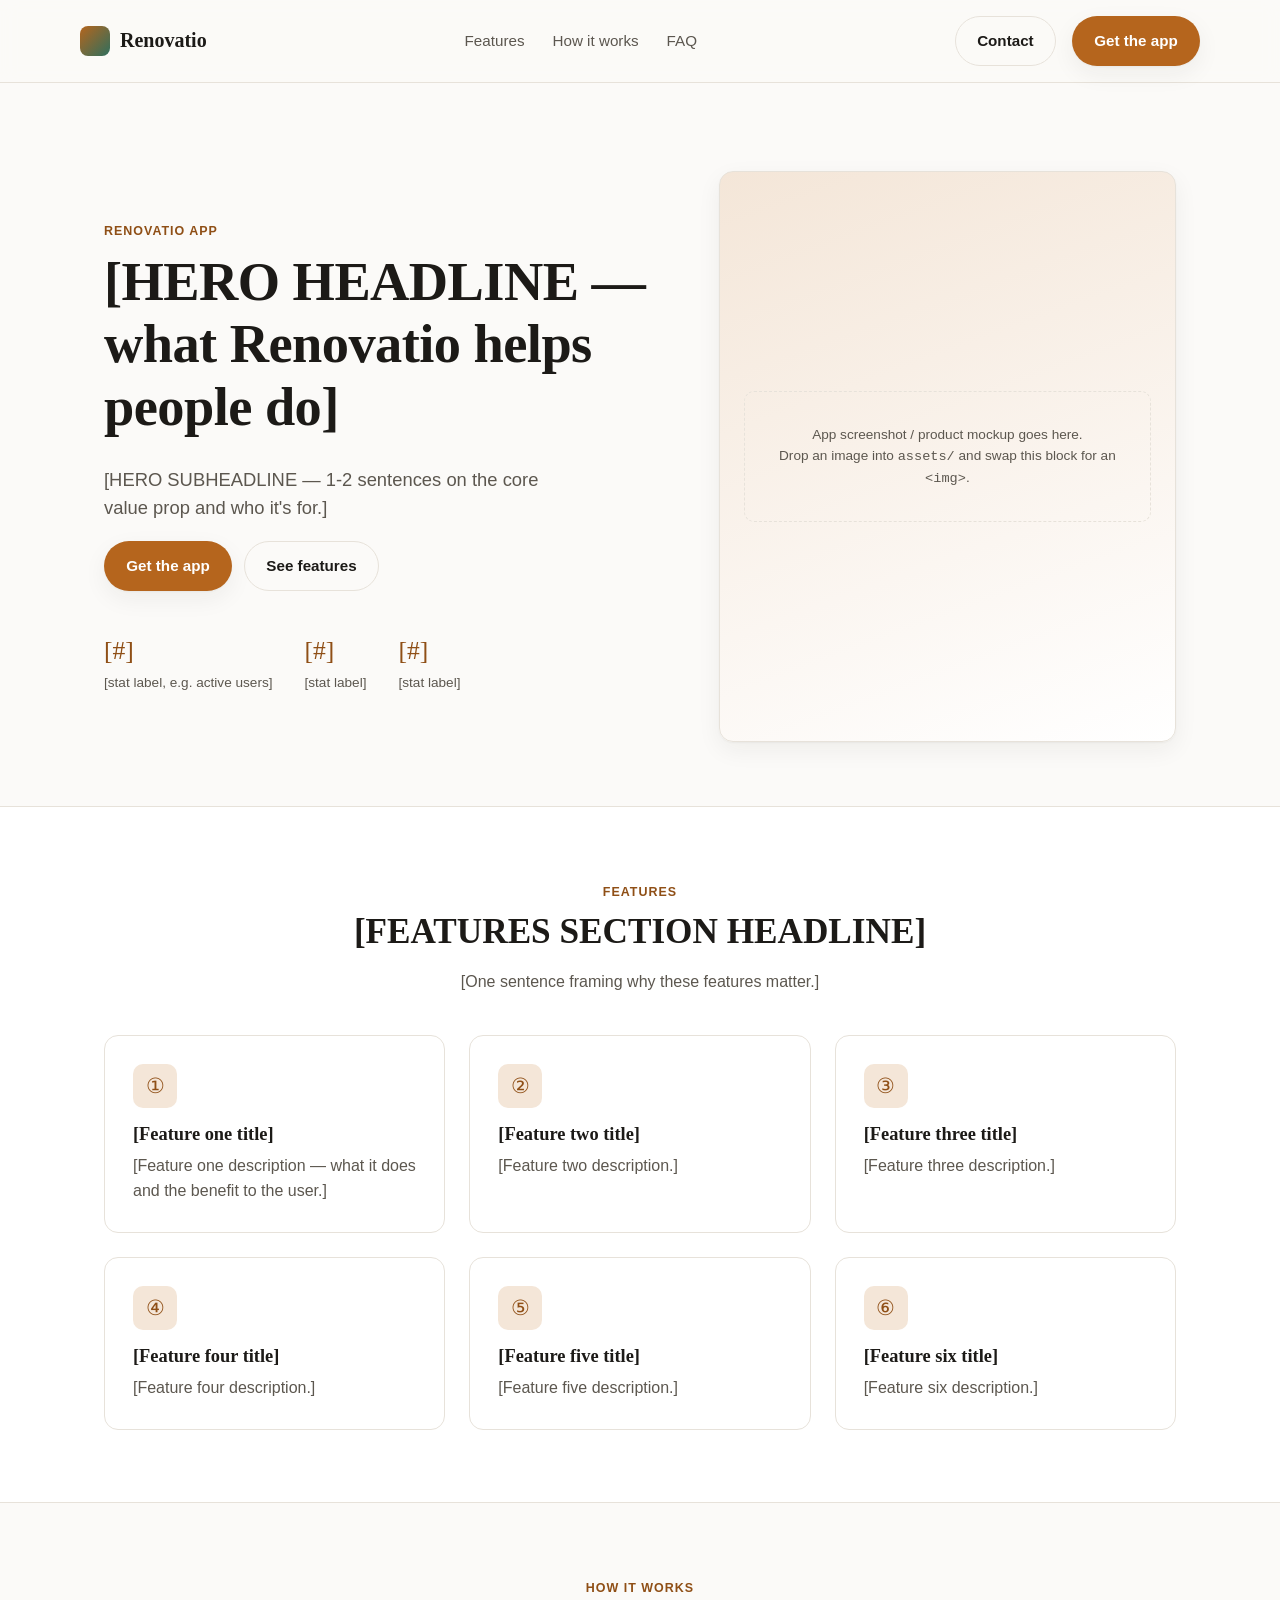
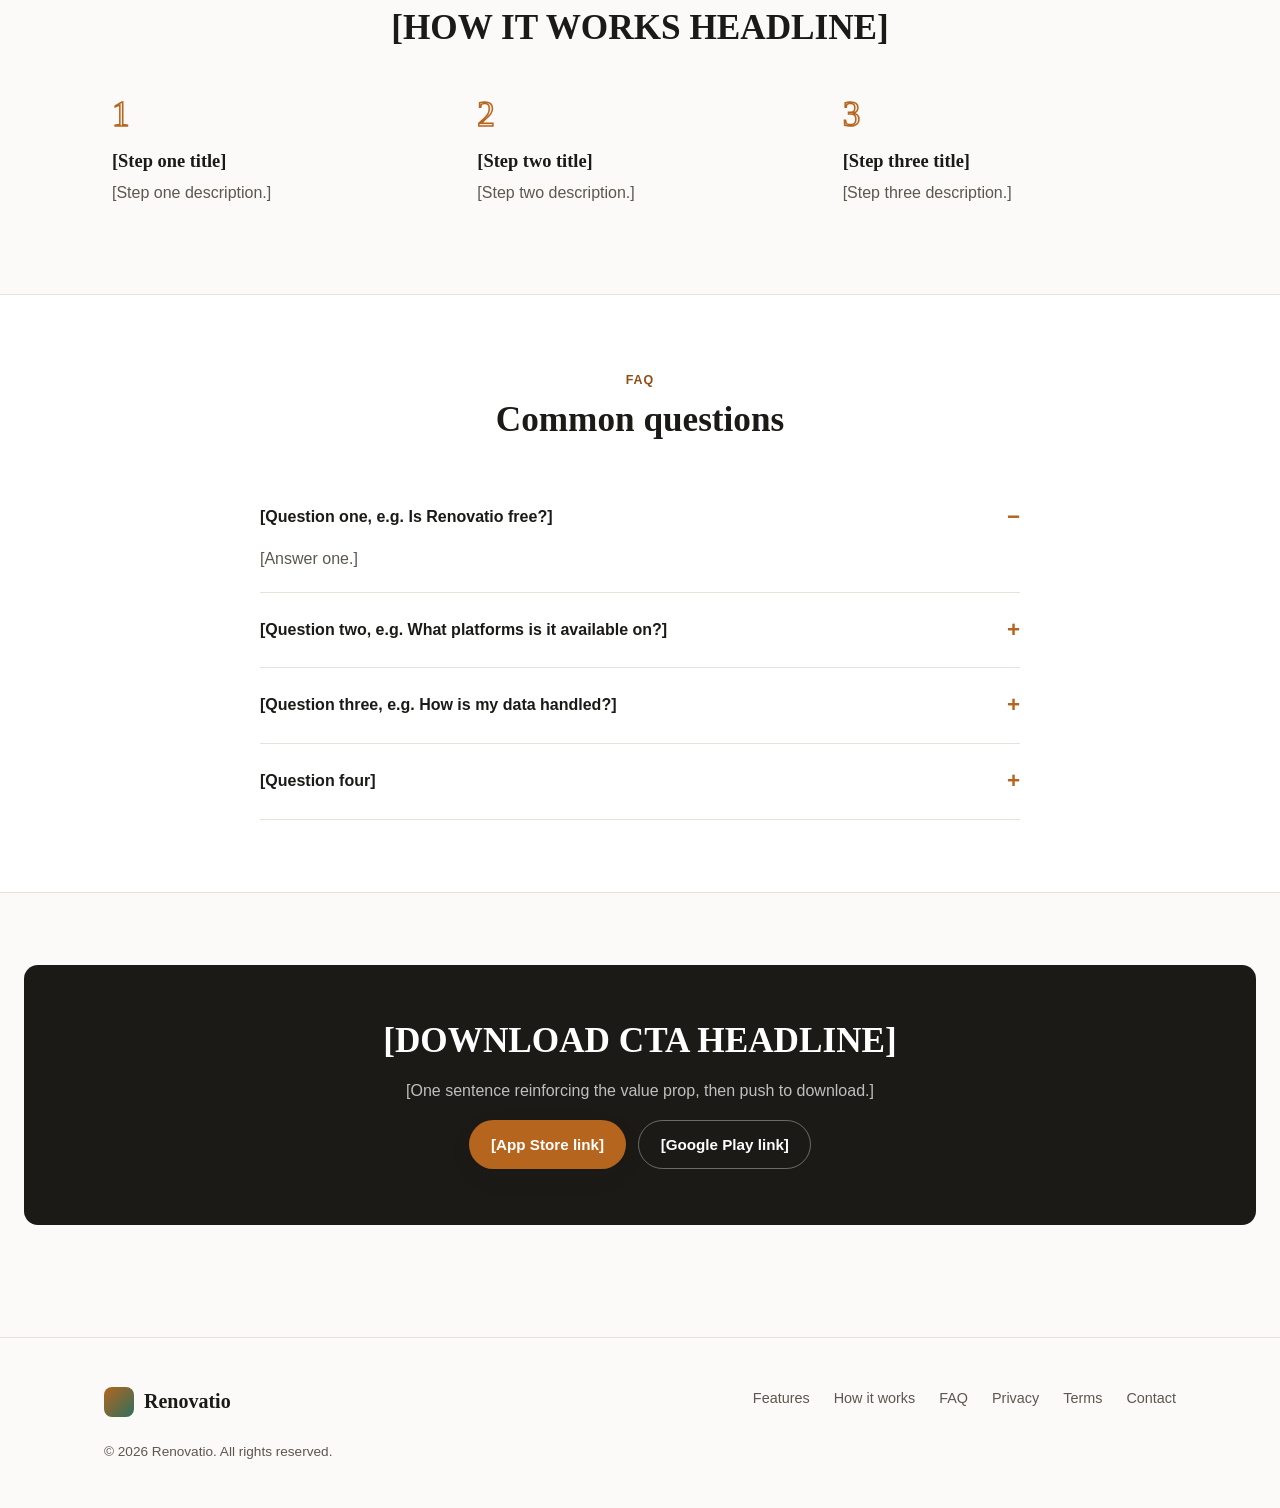
==== index.html @ de8f042d "Scaffold Renovatio marketing site (light static HTML/CSS/JS) Landing page, privacy/terms stubs, and " ====
<!doctype html>
<html lang="en">
<head>
  <meta charset="utf-8" />
  <meta name="viewport" content="width=device-width, initial-scale=1" />
  <title>Renovatio — [ONE-LINE TAGLINE HERE]</title>
  <meta name="description" content="[SHORT SEO DESCRIPTION OF THE RENOVATIO APP HERE — 1-2 sentences.]" />
  <link rel="icon" href="data:image/svg+xml,<svg xmlns=%22http://www.w3.org/2000/svg%22 viewBox=%220 0 100 100%22><rect width=%22100%22 height=%22100%22 rx=%2222%22 fill=%22%23b5651d%22/></svg>" />
  <link rel="stylesheet" href="css/styles.css" />
</head>
<body>

  <header class="site-header">
    <div class="container nav">
      <a class="brand" href="/">
        <span class="brand-mark" aria-hidden="true"></span>
        Renovatio
      </a>

      <nav>
        <ul class="nav-links">
          <li><a href="#features">Features</a></li>
          <li><a href="#how-it-works">How it works</a></li>
          <li><a href="#faq">FAQ</a></li>
        </ul>
      </nav>

      <div class="nav-cta">
        <a class="btn btn-ghost" href="mailto:hello@renovatio.app">Contact</a>
        <a class="btn btn-primary" href="#download">Get the app</a>
        <button class="nav-toggle" aria-label="Toggle menu" aria-expanded="false">☰</button>
      </div>
    </div>
  </header>

  <main>

    <!-- ============ HERO ============ -->
    <section class="hero">
      <div class="container hero-grid">
        <div class="hero-copy">
          <span class="eyebrow">Renovatio App</span>
          <h1>[HERO HEADLINE — what Renovatio helps people do]</h1>
          <p class="lead">
            [HERO SUBHEADLINE — 1-2 sentences on the core value prop and who it's for.]
          </p>
          <div class="btn-row">
            <a class="btn btn-primary" href="#download">Get the app</a>
            <a class="btn btn-ghost" href="#features">See features</a>
          </div>

          <div class="hero-stats">
            <div>
              <span class="stat-num">[#]</span>
              <span class="stat-label">[stat label, e.g. active users]</span>
            </div>
            <div>
              <span class="stat-num">[#]</span>
              <span class="stat-label">[stat label]</span>
            </div>
            <div>
              <span class="stat-num">[#]</span>
              <span class="stat-label">[stat label]</span>
            </div>
          </div>
        </div>

        <div class="hero-art">
          <div class="placeholder-label">
            App screenshot / product mockup goes here.<br />
            Drop an image into <code>assets/</code> and swap this block for an <code>&lt;img&gt;</code>.
          </div>
        </div>
      </div>
    </section>

    <!-- ============ LOGOS / TRUST (optional, delete if not applicable) ============ -->
    <!--
    <section class="logos">
      <div class="container">
        <p class="eyebrow" style="text-align:center;">As featured in / trusted by</p>
      </div>
    </section>
    -->

    <!-- ============ FEATURES ============ -->
    <section id="features" class="band">
      <div class="container">
        <div class="section-head center">
          <span class="eyebrow">Features</span>
          <h2>[FEATURES SECTION HEADLINE]</h2>
          <p>[One sentence framing why these features matter.]</p>
        </div>

        <div class="feature-grid">
          <div class="feature-card">
            <div class="feature-icon">①</div>
            <h3>[Feature one title]</h3>
            <p>[Feature one description — what it does and the benefit to the user.]</p>
          </div>
          <div class="feature-card">
            <div class="feature-icon">②</div>
            <h3>[Feature two title]</h3>
            <p>[Feature two description.]</p>
          </div>
          <div class="feature-card">
            <div class="feature-icon">③</div>
            <h3>[Feature three title]</h3>
            <p>[Feature three description.]</p>
          </div>
          <div class="feature-card">
            <div class="feature-icon">④</div>
            <h3>[Feature four title]</h3>
            <p>[Feature four description.]</p>
          </div>
          <div class="feature-card">
            <div class="feature-icon">⑤</div>
            <h3>[Feature five title]</h3>
            <p>[Feature five description.]</p>
          </div>
          <div class="feature-card">
            <div class="feature-icon">⑥</div>
            <h3>[Feature six title]</h3>
            <p>[Feature six description.]</p>
          </div>
        </div>
      </div>
    </section>

    <!-- ============ HOW IT WORKS ============ -->
    <section id="how-it-works">
      <div class="container">
        <div class="section-head center">
          <span class="eyebrow">How it works</span>
          <h2>[HOW IT WORKS HEADLINE]</h2>
        </div>

        <div class="steps">
          <div class="step">
            <span class="step-num">1</span>
            <h3>[Step one title]</h3>
            <p>[Step one description.]</p>
          </div>
          <div class="step">
            <span class="step-num">2</span>
            <h3>[Step two title]</h3>
            <p>[Step two description.]</p>
          </div>
          <div class="step">
            <span class="step-num">3</span>
            <h3>[Step three title]</h3>
            <p>[Step three description.]</p>
          </div>
        </div>
      </div>
    </section>

    <!-- ============ FAQ ============ -->
    <section id="faq" class="band">
      <div class="container">
        <div class="section-head center">
          <span class="eyebrow">FAQ</span>
          <h2>Common questions</h2>
        </div>

        <div class="faq-list">
          <details class="faq-item" open>
            <summary>[Question one, e.g. Is Renovatio free?]</summary>
            <p>[Answer one.]</p>
          </details>
          <details class="faq-item">
            <summary>[Question two, e.g. What platforms is it available on?]</summary>
            <p>[Answer two.]</p>
          </details>
          <details class="faq-item">
            <summary>[Question three, e.g. How is my data handled?]</summary>
            <p>[Answer three — link to <a href="privacy.html">Privacy Policy</a> if relevant.]</p>
          </details>
          <details class="faq-item">
            <summary>[Question four]</summary>
            <p>[Answer four.]</p>
          </details>
        </div>
      </div>
    </section>

    <!-- ============ DOWNLOAD CTA ============ -->
    <section id="download">
      <div class="cta-band">
        <div class="container" style="padding:0;">
          <h2>[DOWNLOAD CTA HEADLINE]</h2>
          <p>[One sentence reinforcing the value prop, then push to download.]</p>
          <div class="btn-row">
            <a class="btn btn-primary" href="#" aria-disabled="true">[App Store link]</a>
            <a class="btn btn-ghost" href="#" aria-disabled="true">[Google Play link]</a>
          </div>
        </div>
      </div>
    </section>

  </main>

  <footer class="site-footer">
    <div class="container">
      <div class="footer-grid">
        <a class="brand" href="/">
          <span class="brand-mark" aria-hidden="true"></span>
          Renovatio
        </a>
        <ul class="footer-links">
          <li><a href="#features">Features</a></li>
          <li><a href="#how-it-works">How it works</a></li>
          <li><a href="#faq">FAQ</a></li>
          <li><a href="privacy.html">Privacy</a></li>
          <li><a href="terms.html">Terms</a></li>
          <li><a href="mailto:hello@renovatio.app">Contact</a></li>
        </ul>
      </div>
      <p class="footer-meta">&copy; <span id="year"></span> Renovatio. All rights reserved.</p>
    </div>
  </footer>

  <script src="js/main.js"></script>
  <script>document.getElementById("year").textContent = new Date().getFullYear();</script>
</body>
</html>
---- css/styles.css ----
/* ==========================================================================
   Renovatio — design tokens & base styles
   Light, simple, no build step. Edit the :root tokens to reskin the site.
   ========================================================================== */

:root {
  /* Color */
  --color-bg: #fbfaf8;
  --color-surface: #ffffff;
  --color-ink: #1c1a17;
  --color-ink-muted: #5c574f;
  --color-border: #e7e2da;
  --color-brand: #b5651d;       /* Renovatio terracotta */
  --color-brand-dark: #8f4f16;
  --color-brand-tint: #f4e6d8;
  --color-accent: #2f6f5e;      /* muted green, secondary accent */

  /* Type */
  --font-sans: -apple-system, BlinkMacSystemFont, "Segoe UI", Roboto, Helvetica, Arial, sans-serif;
  --font-serif: Georgia, "Iowan Old Style", "Palatino Linotype", serif;

  /* Layout */
  --max-width: 1120px;
  --radius: 14px;
  --shadow: 0 1px 2px rgba(28, 26, 23, 0.04), 0 8px 24px rgba(28, 26, 23, 0.06);
}

* { box-sizing: border-box; }

html { scroll-behavior: smooth; }

body {
  margin: 0;
  font-family: var(--font-sans);
  color: var(--color-ink);
  background: var(--color-bg);
  line-height: 1.55;
  -webkit-font-smoothing: antialiased;
}

img { max-width: 100%; display: block; }

a { color: inherit; }

h1, h2, h3 { font-family: var(--font-serif); line-height: 1.15; margin: 0 0 0.5em; }

h1 { font-size: clamp(2.2rem, 4.5vw, 3.4rem); letter-spacing: -0.01em; }
h2 { font-size: clamp(1.6rem, 3vw, 2.2rem); }
h3 { font-size: 1.15rem; }

p { margin: 0 0 1em; color: var(--color-ink-muted); }

.container {
  max-width: var(--max-width);
  margin: 0 auto;
  padding: 0 24px;
}

.eyebrow {
  display: inline-block;
  font-size: 0.78rem;
  font-weight: 600;
  letter-spacing: 0.08em;
  text-transform: uppercase;
  color: var(--color-brand-dark);
  margin-bottom: 0.75em;
}

/* Buttons */
.btn {
  display: inline-flex;
  align-items: center;
  gap: 0.5em;
  padding: 0.8em 1.4em;
  border-radius: 999px;
  font-weight: 600;
  font-size: 0.95rem;
  text-decoration: none;
  border: 1px solid transparent;
  cursor: pointer;
  transition: transform 0.15s ease, box-shadow 0.15s ease, background 0.15s ease;
}
.btn:hover { transform: translateY(-1px); }

.btn-primary {
  background: var(--color-brand);
  color: #fff;
  box-shadow: var(--shadow);
}
.btn-primary:hover { background: var(--color-brand-dark); }

.btn-ghost {
  background: transparent;
  color: var(--color-ink);
  border-color: var(--color-border);
}
.btn-ghost:hover { border-color: var(--color-ink); }

.btn-row { display: flex; flex-wrap: wrap; gap: 12px; }

/* Header / nav */
.site-header {
  position: sticky;
  top: 0;
  z-index: 50;
  background: rgba(251, 250, 248, 0.9);
  backdrop-filter: saturate(180%) blur(8px);
  border-bottom: 1px solid var(--color-border);
}

.nav {
  display: flex;
  align-items: center;
  justify-content: space-between;
  padding: 16px 0;
}

.brand {
  display: flex;
  align-items: center;
  gap: 0.5em;
  font-family: var(--font-serif);
  font-size: 1.25rem;
  font-weight: 700;
  text-decoration: none;
  color: var(--color-ink);
}

.brand-mark {
  width: 30px;
  height: 30px;
  border-radius: 8px;
  background: linear-gradient(135deg, var(--color-brand), var(--color-accent));
  flex-shrink: 0;
}

.nav-links {
  display: flex;
  align-items: center;
  gap: 28px;
  list-style: none;
  margin: 0;
  padding: 0;
}

.nav-links a {
  text-decoration: none;
  font-size: 0.95rem;
  font-weight: 500;
  color: var(--color-ink-muted);
}
.nav-links a:hover { color: var(--color-ink); }

.nav-cta { display: flex; align-items: center; gap: 16px; }

.nav-toggle {
  display: none;
  background: none;
  border: 1px solid var(--color-border);
  border-radius: 8px;
  padding: 8px 10px;
  cursor: pointer;
}

/* Hero */
.hero {
  padding: 88px 0 64px;
}

.hero-grid {
  display: grid;
  grid-template-columns: 1.1fr 0.9fr;
  gap: 56px;
  align-items: center;
}

.hero-copy p.lead {
  font-size: 1.15rem;
  max-width: 46ch;
}

.hero-art {
  border-radius: var(--radius);
  background: linear-gradient(160deg, var(--color-brand-tint), var(--color-surface));
  border: 1px solid var(--color-border);
  aspect-ratio: 4 / 5;
  display: flex;
  align-items: center;
  justify-content: center;
  box-shadow: var(--shadow);
  padding: 24px;
  text-align: center;
}

.hero-art .placeholder-label {
  font-size: 0.85rem;
  color: var(--color-ink-muted);
  border: 1px dashed var(--color-border);
  border-radius: 10px;
  padding: 32px 20px;
}

.hero-stats {
  display: flex;
  gap: 32px;
  margin-top: 40px;
  flex-wrap: wrap;
}

.hero-stats .stat-num {
  font-family: var(--font-serif);
  font-size: 1.6rem;
  color: var(--color-brand-dark);
  display: block;
}
.hero-stats .stat-label {
  font-size: 0.85rem;
  color: var(--color-ink-muted);
}

/* Sections */
section { padding: 72px 0; }

.section-head {
  max-width: 640px;
  margin: 0 0 40px;
}

.section-head.center { margin-left: auto; margin-right: auto; text-align: center; }

/* Feature grid */
.feature-grid {
  display: grid;
  grid-template-columns: repeat(3, 1fr);
  gap: 24px;
}

.feature-card {
  background: var(--color-surface);
  border: 1px solid var(--color-border);
  border-radius: var(--radius);
  padding: 28px;
}

.feature-icon {
  width: 44px;
  height: 44px;
  border-radius: 10px;
  background: var(--color-brand-tint);
  color: var(--color-brand-dark);
  display: flex;
  align-items: center;
  justify-content: center;
  font-size: 1.3rem;
  margin-bottom: 16px;
}

.feature-card p { margin-bottom: 0; }

/* How it works */
.steps {
  display: grid;
  grid-template-columns: repeat(3, 1fr);
  gap: 24px;
  counter-reset: step;
}

.step {
  position: relative;
  padding-left: 8px;
}

.step-num {
  font-family: var(--font-serif);
  font-size: 2.2rem;
  color: var(--color-brand-tint);
  -webkit-text-stroke: 1.5px var(--color-brand);
  display: block;
  margin-bottom: 8px;
}

/* Alternating band */
.band {
  background: var(--color-surface);
  border-top: 1px solid var(--color-border);
  border-bottom: 1px solid var(--color-border);
}

/* FAQ */
.faq-list { max-width: 760px; margin: 0 auto; }

.faq-item {
  border-bottom: 1px solid var(--color-border);
  padding: 20px 0;
}

.faq-item summary {
  cursor: pointer;
  font-weight: 600;
  list-style: none;
  display: flex;
  justify-content: space-between;
  align-items: center;
}
.faq-item summary::-webkit-details-marker { display: none; }
.faq-item summary::after {
  content: "+";
  font-size: 1.4rem;
  color: var(--color-brand);
  margin-left: 16px;
}
.faq-item[open] summary::after { content: "\2212"; }
.faq-item p { margin-top: 12px; margin-bottom: 0; }

/* CTA band */
.cta-band {
  background: var(--color-ink);
  color: #fff;
  border-radius: var(--radius);
  padding: 56px;
  text-align: center;
  margin: 0 24px;
}
.cta-band h2, .cta-band p { color: #fff; }
.cta-band p { color: rgba(255,255,255,0.72); }
.cta-band .btn-row { justify-content: center; }
.cta-band .btn-ghost { border-color: rgba(255,255,255,0.35); color: #fff; }

/* Footer */
.site-footer {
  border-top: 1px solid var(--color-border);
  padding: 48px 0 32px;
  margin-top: 40px;
}

.footer-grid {
  display: flex;
  justify-content: space-between;
  gap: 24px;
  flex-wrap: wrap;
}

.footer-links {
  display: flex;
  gap: 24px;
  list-style: none;
  margin: 0;
  padding: 0;
  flex-wrap: wrap;
}
.footer-links a { text-decoration: none; color: var(--color-ink-muted); font-size: 0.9rem; }
.footer-links a:hover { color: var(--color-ink); }

.footer-meta {
  margin-top: 24px;
  font-size: 0.85rem;
  color: var(--color-ink-muted);
}

/* Simple content pages (privacy/terms) */
.doc {
  max-width: 720px;
  margin: 0 auto;
  padding: 64px 24px 96px;
}
.doc h2 { margin-top: 1.6em; }
.doc p, .doc li { color: var(--color-ink-muted); }

/* Placeholder callouts — remove once real content/screens are in */
.todo {
  background: #fff7e6;
  border: 1px dashed #d9a441;
  border-radius: 10px;
  padding: 12px 16px;
  font-size: 0.85rem;
  color: #6b4e0f;
  margin-bottom: 16px;
}

/* Responsive */
@media (max-width: 860px) {
  .nav-links, .nav-cta .btn-ghost { display: none; }
  .nav-toggle { display: inline-flex; }
  .hero-grid { grid-template-columns: 1fr; }
  .hero-art { aspect-ratio: 16 / 10; order: -1; }
  .feature-grid, .steps { grid-template-columns: 1fr; }
  .cta-band { margin: 0; border-radius: 0; padding: 48px 24px; }

  .nav-links.nav-links-open {
    display: flex;
    flex-direction: column;
    align-items: flex-start;
    gap: 16px;
    position: absolute;
    top: 100%;
    left: 0;
    right: 0;
    background: var(--color-bg);
    border-bottom: 1px solid var(--color-border);
    padding: 20px 24px;
  }
}
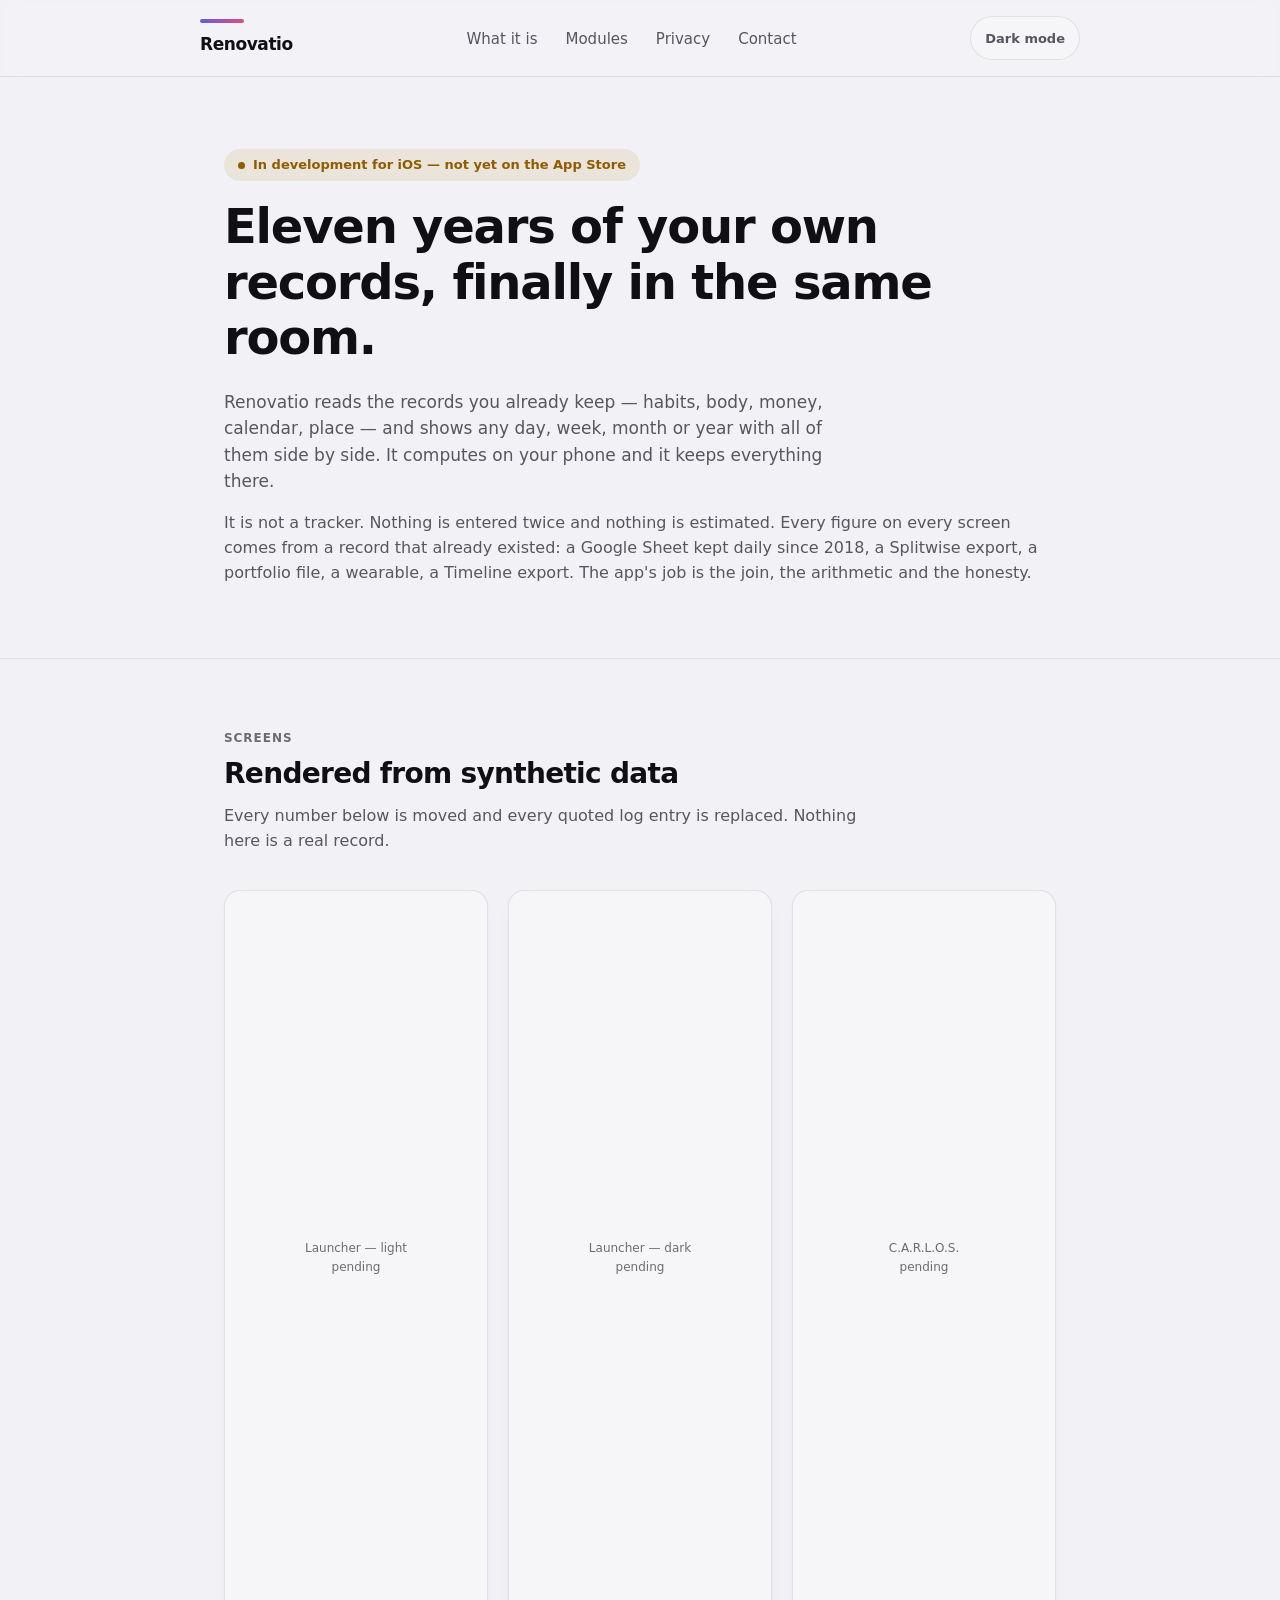
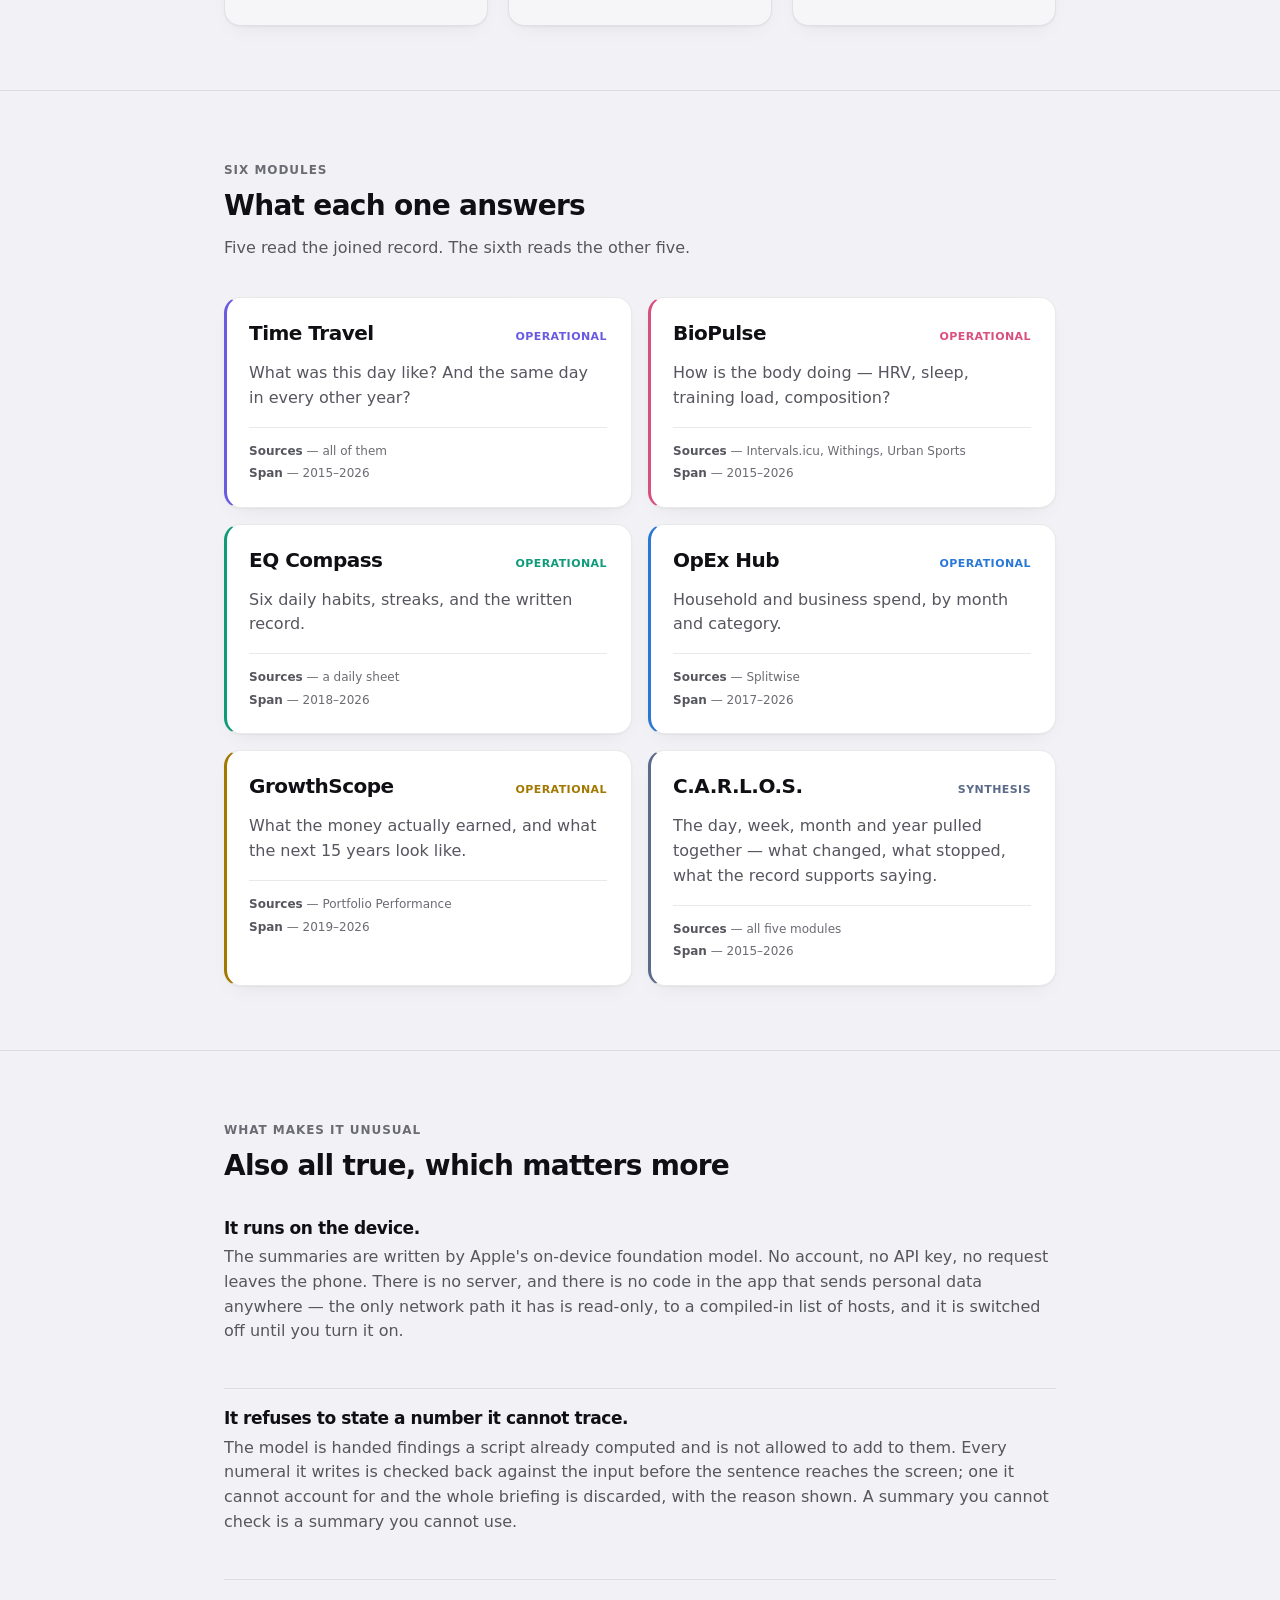
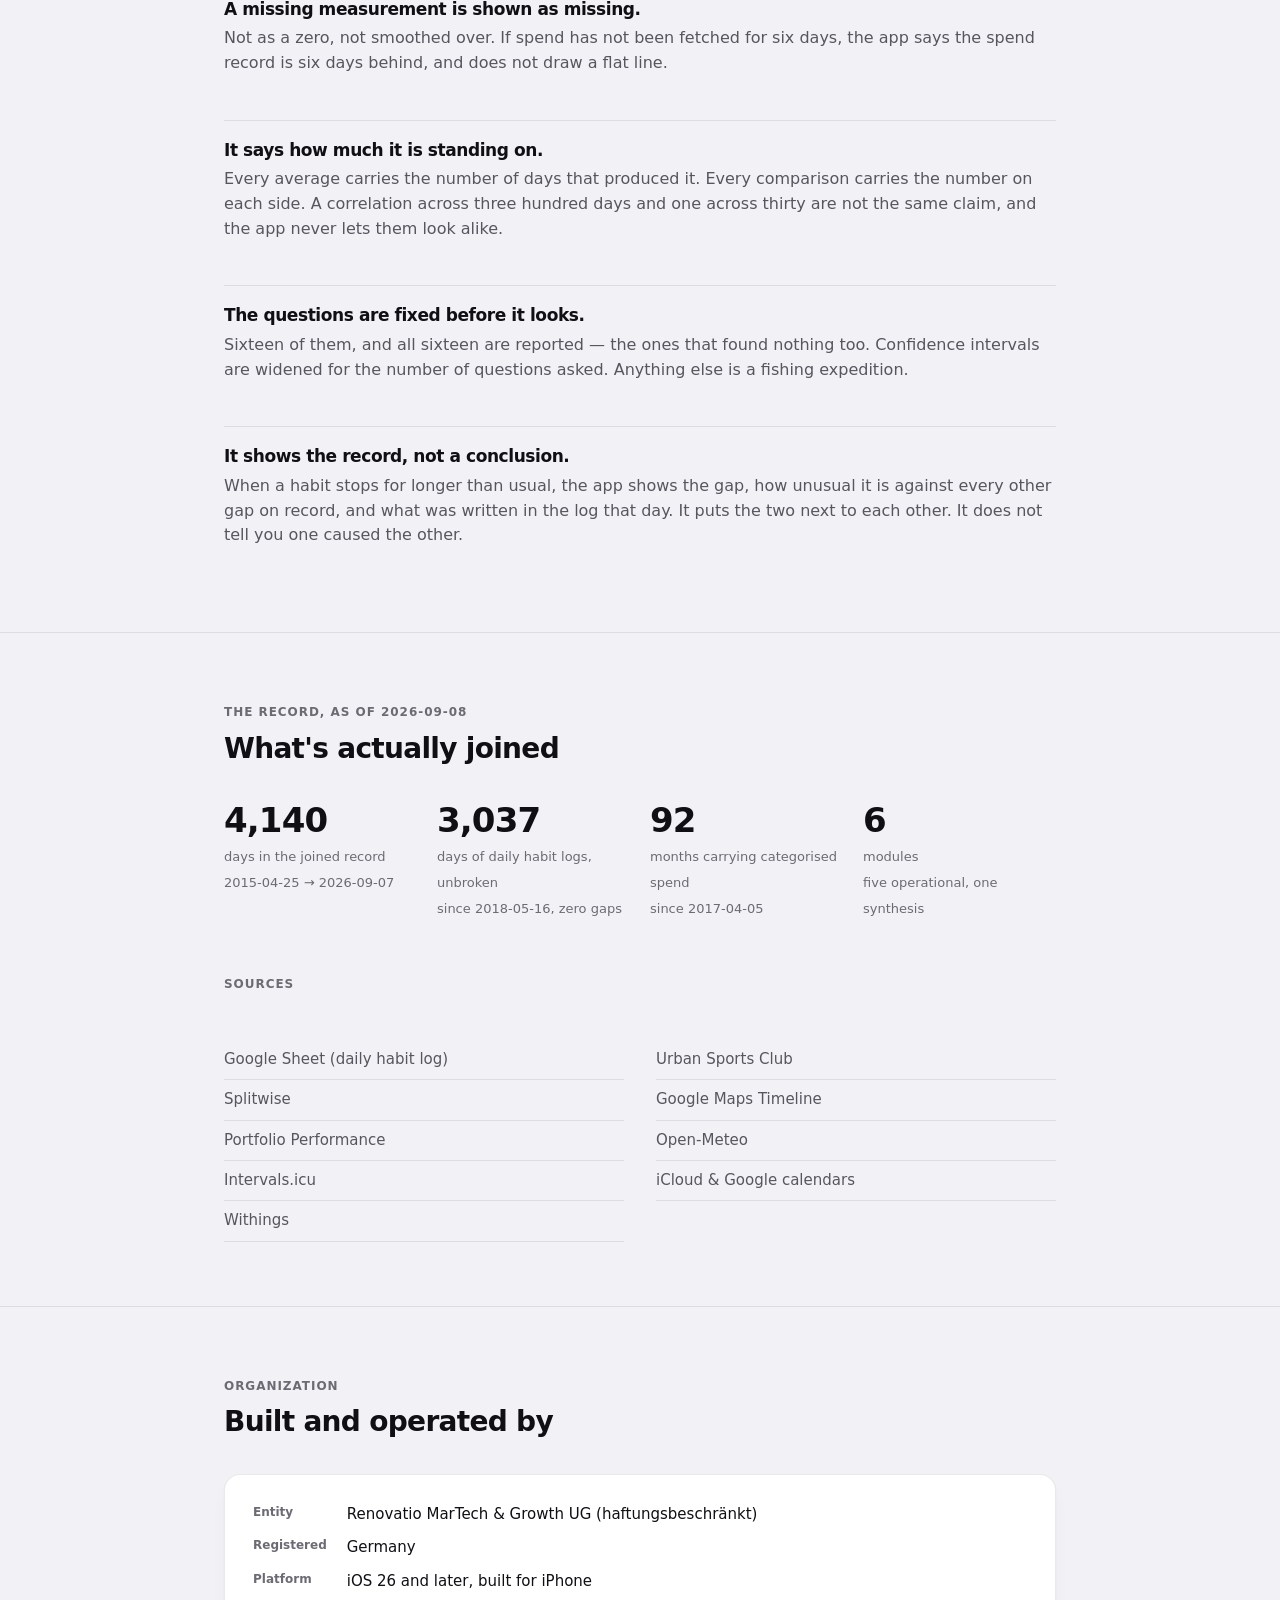
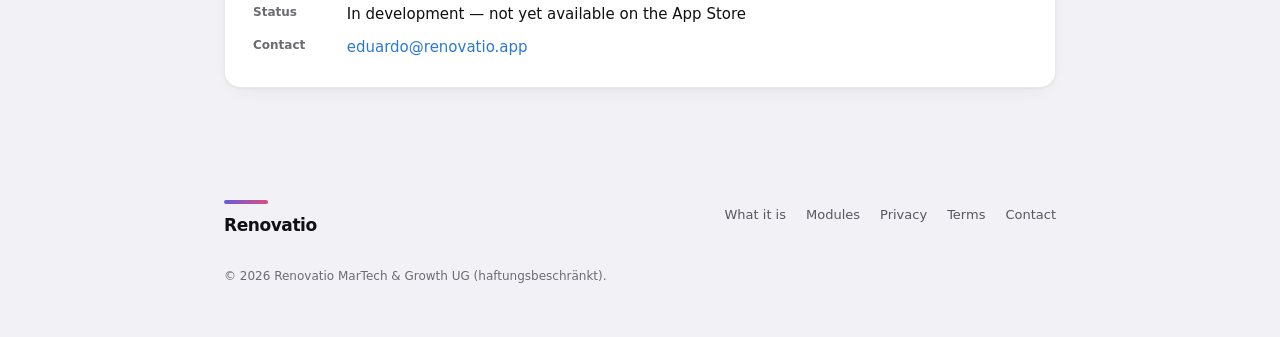
==== commit 7a3f3199: "Rebuild site with real Renovatio content, brand system, and privacy stance Replaces the earlier gene" ====
--- a/index.html
+++ b/index.html
@@ -3,31 +3,30 @@
 <head>
   <meta charset="utf-8" />
   <meta name="viewport" content="width=device-width, initial-scale=1" />
-  <title>Renovatio — [ONE-LINE TAGLINE HERE]</title>
-  <meta name="description" content="[SHORT SEO DESCRIPTION OF THE RENOVATIO APP HERE — 1-2 sentences.]" />
-  <link rel="icon" href="data:image/svg+xml,<svg xmlns=%22http://www.w3.org/2000/svg%22 viewBox=%220 0 100 100%22><rect width=%22100%22 height=%22100%22 rx=%2222%22 fill=%22%23b5651d%22/></svg>" />
+  <title>Renovatio — a personal analytics app for iOS</title>
+  <meta name="description" content="Renovatio reads the records you already keep — habits, body, money, calendar, place — and shows any day, week, month or year with all of them side by side. It computes on your phone and keeps everything there. In development for iOS." />
   <link rel="stylesheet" href="css/styles.css" />
 </head>
 <body>
 
   <header class="site-header">
     <div class="container nav">
-      <a class="brand" href="/">
-        <span class="brand-mark" aria-hidden="true"></span>
-        Renovatio
+      <a class="wordmark" href="/">
+        <span class="rule" aria-hidden="true"></span>
+        <span class="name">Renovatio</span>
       </a>
 
       <nav>
         <ul class="nav-links">
-          <li><a href="#features">Features</a></li>
-          <li><a href="#how-it-works">How it works</a></li>
-          <li><a href="#faq">FAQ</a></li>
+          <li><a href="#what-it-is">What it is</a></li>
+          <li><a href="#modules">Modules</a></li>
+          <li><a href="privacy.html">Privacy</a></li>
+          <li><a href="#contact">Contact</a></li>
         </ul>
       </nav>
 
-      <div class="nav-cta">
-        <a class="btn btn-ghost" href="mailto:hello@renovatio.app">Contact</a>
-        <a class="btn btn-primary" href="#download">Get the app</a>
+      <div class="nav-right">
+        <button class="theme-toggle" type="button">Dark mode</button>
         <button class="nav-toggle" aria-label="Toggle menu" aria-expanded="false">☰</button>
       </div>
     </div>
@@ -37,163 +36,253 @@
 
     <!-- ============ HERO ============ -->
     <section class="hero">
-      <div class="container hero-grid">
-        <div class="hero-copy">
-          <span class="eyebrow">Renovatio App</span>
-          <h1>[HERO HEADLINE — what Renovatio helps people do]</h1>
-          <p class="lead">
-            [HERO SUBHEADLINE — 1-2 sentences on the core value prop and who it's for.]
-          </p>
-          <div class="btn-row">
-            <a class="btn btn-primary" href="#download">Get the app</a>
-            <a class="btn btn-ghost" href="#features">See features</a>
-          </div>
-
-          <div class="hero-stats">
-            <div>
-              <span class="stat-num">[#]</span>
-              <span class="stat-label">[stat label, e.g. active users]</span>
-            </div>
-            <div>
-              <span class="stat-num">[#]</span>
-              <span class="stat-label">[stat label]</span>
-            </div>
-            <div>
-              <span class="stat-num">[#]</span>
-              <span class="stat-label">[stat label]</span>
-            </div>
-          </div>
-        </div>
-
-        <div class="hero-art">
-          <div class="placeholder-label">
-            App screenshot / product mockup goes here.<br />
-            Drop an image into <code>assets/</code> and swap this block for an <code>&lt;img&gt;</code>.
-          </div>
-        </div>
-      </div>
-    </section>
-
-    <!-- ============ LOGOS / TRUST (optional, delete if not applicable) ============ -->
-    <!--
-    <section class="logos">
-      <div class="container">
-        <p class="eyebrow" style="text-align:center;">As featured in / trusted by</p>
-      </div>
-    </section>
-    -->
-
-    <!-- ============ FEATURES ============ -->
-    <section id="features" class="band">
-      <div class="container">
-        <div class="section-head center">
-          <span class="eyebrow">Features</span>
-          <h2>[FEATURES SECTION HEADLINE]</h2>
-          <p>[One sentence framing why these features matter.]</p>
-        </div>
-
-        <div class="feature-grid">
-          <div class="feature-card">
-            <div class="feature-icon">①</div>
-            <h3>[Feature one title]</h3>
-            <p>[Feature one description — what it does and the benefit to the user.]</p>
-          </div>
-          <div class="feature-card">
-            <div class="feature-icon">②</div>
-            <h3>[Feature two title]</h3>
-            <p>[Feature two description.]</p>
-          </div>
-          <div class="feature-card">
-            <div class="feature-icon">③</div>
-            <h3>[Feature three title]</h3>
-            <p>[Feature three description.]</p>
-          </div>
-          <div class="feature-card">
-            <div class="feature-icon">④</div>
-            <h3>[Feature four title]</h3>
-            <p>[Feature four description.]</p>
-          </div>
-          <div class="feature-card">
-            <div class="feature-icon">⑤</div>
-            <h3>[Feature five title]</h3>
-            <p>[Feature five description.]</p>
-          </div>
-          <div class="feature-card">
-            <div class="feature-icon">⑥</div>
-            <h3>[Feature six title]</h3>
-            <p>[Feature six description.]</p>
-          </div>
-        </div>
-      </div>
-    </section>
-
-    <!-- ============ HOW IT WORKS ============ -->
-    <section id="how-it-works">
-      <div class="container">
-        <div class="section-head center">
-          <span class="eyebrow">How it works</span>
-          <h2>[HOW IT WORKS HEADLINE]</h2>
-        </div>
-
-        <div class="steps">
-          <div class="step">
-            <span class="step-num">1</span>
-            <h3>[Step one title]</h3>
-            <p>[Step one description.]</p>
-          </div>
-          <div class="step">
-            <span class="step-num">2</span>
-            <h3>[Step two title]</h3>
-            <p>[Step two description.]</p>
-          </div>
-          <div class="step">
-            <span class="step-num">3</span>
-            <h3>[Step three title]</h3>
-            <p>[Step three description.]</p>
-          </div>
-        </div>
-      </div>
-    </section>
-
-    <!-- ============ FAQ ============ -->
-    <section id="faq" class="band">
-      <div class="container">
-        <div class="section-head center">
-          <span class="eyebrow">FAQ</span>
-          <h2>Common questions</h2>
-        </div>
-
-        <div class="faq-list">
-          <details class="faq-item" open>
-            <summary>[Question one, e.g. Is Renovatio free?]</summary>
-            <p>[Answer one.]</p>
-          </details>
-          <details class="faq-item">
-            <summary>[Question two, e.g. What platforms is it available on?]</summary>
-            <p>[Answer two.]</p>
-          </details>
-          <details class="faq-item">
-            <summary>[Question three, e.g. How is my data handled?]</summary>
-            <p>[Answer three — link to <a href="privacy.html">Privacy Policy</a> if relevant.]</p>
-          </details>
-          <details class="faq-item">
-            <summary>[Question four]</summary>
-            <p>[Answer four.]</p>
-          </details>
-        </div>
-      </div>
-    </section>
-
-    <!-- ============ DOWNLOAD CTA ============ -->
-    <section id="download">
-      <div class="cta-band">
-        <div class="container" style="padding:0;">
-          <h2>[DOWNLOAD CTA HEADLINE]</h2>
-          <p>[One sentence reinforcing the value prop, then push to download.]</p>
-          <div class="btn-row">
-            <a class="btn btn-primary" href="#" aria-disabled="true">[App Store link]</a>
-            <a class="btn btn-ghost" href="#" aria-disabled="true">[Google Play link]</a>
-          </div>
+      <div class="container">
+        <span class="badge"><span class="dot" aria-hidden="true"></span>In development for iOS — not yet on the App Store</span>
+        <h1>Eleven years of your own records, finally in the same room.</h1>
+        <p class="lead">
+          Renovatio reads the records you already keep — habits, body, money, calendar, place —
+          and shows any day, week, month or year with all of them side by side. It computes on
+          your phone and it keeps everything there.
+        </p>
+        <p>
+          It is not a tracker. Nothing is entered twice and nothing is estimated. Every figure on
+          every screen comes from a record that already existed: a Google Sheet kept daily since
+          2018, a Splitwise export, a portfolio file, a wearable, a Timeline export. The app's job
+          is the join, the arithmetic and the honesty.
+        </p>
+      </div>
+    </section>
+
+    <!-- ============ SCREENSHOTS ============ -->
+    <section id="screens">
+      <div class="container">
+        <div class="section-head">
+          <span class="eyebrow">Screens</span>
+          <h2>Rendered from synthetic data</h2>
+          <p>Every number below is moved and every quoted log entry is replaced. Nothing here is a real record.</p>
+        </div>
+
+        <div class="shots">
+          <div class="shot-frame"><div class="shot-empty">Launcher — light<br />pending</div></div>
+          <div class="shot-frame"><div class="shot-empty">Launcher — dark<br />pending</div></div>
+          <div class="shot-frame"><div class="shot-empty">C.A.R.L.O.S.<br />pending</div></div>
+        </div>
+      </div>
+    </section>
+
+    <!-- ============ MODULES ============ -->
+    <section id="modules">
+      <div class="container">
+        <div class="section-head">
+          <span class="eyebrow">Six modules</span>
+          <h2>What each one answers</h2>
+          <p>Five read the joined record. The sixth reads the other five.</p>
+        </div>
+
+        <div class="module-grid">
+          <div class="module-card" style="--hue: var(--hue-time-travel);">
+            <div class="module-top">
+              <h3>Time Travel</h3>
+              <span class="module-tag">Operational</span>
+            </div>
+            <p>What was this day like? And the same day in every other year?</p>
+            <div class="module-meta">
+              <div><strong>Sources</strong> — all of them</div>
+              <div><strong>Span</strong> — 2015–2026</div>
+            </div>
+          </div>
+
+          <div class="module-card" style="--hue: var(--hue-biopulse);">
+            <div class="module-top">
+              <h3>BioPulse</h3>
+              <span class="module-tag">Operational</span>
+            </div>
+            <p>How is the body doing — HRV, sleep, training load, composition?</p>
+            <div class="module-meta">
+              <div><strong>Sources</strong> — Intervals.icu, Withings, Urban Sports</div>
+              <div><strong>Span</strong> — 2015–2026</div>
+            </div>
+          </div>
+
+          <div class="module-card" style="--hue: var(--hue-eq-compass);">
+            <div class="module-top">
+              <h3>EQ Compass</h3>
+              <span class="module-tag">Operational</span>
+            </div>
+            <p>Six daily habits, streaks, and the written record.</p>
+            <div class="module-meta">
+              <div><strong>Sources</strong> — a daily sheet</div>
+              <div><strong>Span</strong> — 2018–2026</div>
+            </div>
+          </div>
+
+          <div class="module-card" style="--hue: var(--hue-opex-hub);">
+            <div class="module-top">
+              <h3>OpEx Hub</h3>
+              <span class="module-tag">Operational</span>
+            </div>
+            <p>Household and business spend, by month and category.</p>
+            <div class="module-meta">
+              <div><strong>Sources</strong> — Splitwise</div>
+              <div><strong>Span</strong> — 2017–2026</div>
+            </div>
+          </div>
+
+          <div class="module-card" style="--hue: var(--hue-growthscope);">
+            <div class="module-top">
+              <h3>GrowthScope</h3>
+              <span class="module-tag">Operational</span>
+            </div>
+            <p>What the money actually earned, and what the next 15 years look like.</p>
+            <div class="module-meta">
+              <div><strong>Sources</strong> — Portfolio Performance</div>
+              <div><strong>Span</strong> — 2019–2026</div>
+            </div>
+          </div>
+
+          <div class="module-card" style="--hue: var(--hue-carlos);">
+            <div class="module-top">
+              <h3>C.A.R.L.O.S.</h3>
+              <span class="module-tag">Synthesis</span>
+            </div>
+            <p>The day, week, month and year pulled together — what changed, what stopped, what the record supports saying.</p>
+            <div class="module-meta">
+              <div><strong>Sources</strong> — all five modules</div>
+              <div><strong>Span</strong> — 2015–2026</div>
+            </div>
+          </div>
+        </div>
+      </div>
+    </section>
+
+    <!-- ============ WHAT IT IS / DIFFERENTIATORS ============ -->
+    <section id="what-it-is">
+      <div class="container">
+        <div class="section-head">
+          <span class="eyebrow">What makes it unusual</span>
+          <h2>Also all true, which matters more</h2>
+        </div>
+
+        <div class="trait-list">
+          <div class="trait">
+            <h3>It runs on the device.</h3>
+            <p>
+              The summaries are written by Apple's on-device foundation model. No account, no
+              API key, no request leaves the phone. There is no server, and there is no code in
+              the app that sends personal data anywhere — the only network path it has is
+              read-only, to a compiled-in list of hosts, and it is switched off until you turn it
+              on.
+            </p>
+          </div>
+          <div class="trait">
+            <h3>It refuses to state a number it cannot trace.</h3>
+            <p>
+              The model is handed findings a script already computed and is not allowed to add to
+              them. Every numeral it writes is checked back against the input before the sentence
+              reaches the screen; one it cannot account for and the whole briefing is discarded,
+              with the reason shown. A summary you cannot check is a summary you cannot use.
+            </p>
+          </div>
+          <div class="trait">
+            <h3>A missing measurement is shown as missing.</h3>
+            <p>
+              Not as a zero, not smoothed over. If spend has not been fetched for six days, the
+              app says the spend record is six days behind, and does not draw a flat line.
+            </p>
+          </div>
+          <div class="trait">
+            <h3>It says how much it is standing on.</h3>
+            <p>
+              Every average carries the number of days that produced it. Every comparison carries
+              the number on each side. A correlation across three hundred days and one across
+              thirty are not the same claim, and the app never lets them look alike.
+            </p>
+          </div>
+          <div class="trait">
+            <h3>The questions are fixed before it looks.</h3>
+            <p>
+              Sixteen of them, and all sixteen are reported — the ones that found nothing too.
+              Confidence intervals are widened for the number of questions asked. Anything else is
+              a fishing expedition.
+            </p>
+          </div>
+          <div class="trait">
+            <h3>It shows the record, not a conclusion.</h3>
+            <p>
+              When a habit stops for longer than usual, the app shows the gap, how unusual it is
+              against every other gap on record, and what was written in the log that day. It
+              puts the two next to each other. It does not tell you one caused the other.
+            </p>
+          </div>
+        </div>
+      </div>
+    </section>
+
+    <!-- ============ FACTS ============ -->
+    <section id="facts">
+      <div class="container">
+        <div class="section-head">
+          <span class="eyebrow">The record, as of 2026-09-08</span>
+          <h2>What's actually joined</h2>
+        </div>
+
+        <div class="facts">
+          <div class="fact">
+            <span class="num">4,140</span>
+            <span class="fact-label">days in the joined record<br />2015-04-25 → 2026-09-07</span>
+          </div>
+          <div class="fact">
+            <span class="num">3,037</span>
+            <span class="fact-label">days of daily habit logs, unbroken<br />since 2018-05-16, zero gaps</span>
+          </div>
+          <div class="fact">
+            <span class="num">92</span>
+            <span class="fact-label">months carrying categorised spend<br />since 2017-04-05</span>
+          </div>
+          <div class="fact">
+            <span class="num">6</span>
+            <span class="fact-label">modules<br />five operational, one synthesis</span>
+          </div>
+        </div>
+
+        <div class="section-head" style="margin-top: 48px;">
+          <span class="eyebrow">Sources</span>
+        </div>
+        <ul class="source-list">
+          <li>Google Sheet (daily habit log)</li>
+          <li>Splitwise</li>
+          <li>Portfolio Performance</li>
+          <li>Intervals.icu</li>
+          <li>Withings</li>
+          <li>Urban Sports Club</li>
+          <li>Google Maps Timeline</li>
+          <li>Open-Meteo</li>
+          <li>iCloud &amp; Google calendars</li>
+        </ul>
+      </div>
+    </section>
+
+    <!-- ============ COMPANY / CONTACT ============ -->
+    <section id="contact">
+      <div class="container">
+        <div class="section-head">
+          <span class="eyebrow">Organization</span>
+          <h2>Built and operated by</h2>
+        </div>
+
+        <div class="info-card">
+          <dl>
+            <dt>Entity</dt>
+            <dd>Renovatio MarTech &amp; Growth UG (haftungsbeschränkt)</dd>
+            <dt>Registered</dt>
+            <dd>Germany</dd>
+            <dt>Platform</dt>
+            <dd>iOS 26 and later, built for iPhone</dd>
+            <dt>Status</dt>
+            <dd>In development — not yet available on the App Store</dd>
+            <dt>Contact</dt>
+            <dd><a href="mailto:eduardo@renovatio.app">eduardo@renovatio.app</a></dd>
+          </dl>
         </div>
       </div>
     </section>
@@ -203,20 +292,19 @@
   <footer class="site-footer">
     <div class="container">
       <div class="footer-grid">
-        <a class="brand" href="/">
-          <span class="brand-mark" aria-hidden="true"></span>
-          Renovatio
+        <a class="wordmark" href="/">
+          <span class="rule" aria-hidden="true"></span>
+          <span class="name">Renovatio</span>
         </a>
         <ul class="footer-links">
-          <li><a href="#features">Features</a></li>
-          <li><a href="#how-it-works">How it works</a></li>
-          <li><a href="#faq">FAQ</a></li>
+          <li><a href="#what-it-is">What it is</a></li>
+          <li><a href="#modules">Modules</a></li>
           <li><a href="privacy.html">Privacy</a></li>
           <li><a href="terms.html">Terms</a></li>
-          <li><a href="mailto:hello@renovatio.app">Contact</a></li>
+          <li><a href="mailto:eduardo@renovatio.app">Contact</a></li>
         </ul>
       </div>
-      <p class="footer-meta">&copy; <span id="year"></span> Renovatio. All rights reserved.</p>
+      <p class="footer-meta">© <span id="year"></span> Renovatio MarTech &amp; Growth UG (haftungsbeschränkt).</p>
     </div>
   </footer>
 
--- a/css/styles.css
+++ b/css/styles.css
@@ -1,28 +1,105 @@
 /* ==========================================================================
-   Renovatio — design tokens & base styles
-   Light, simple, no build step. Edit the :root tokens to reskin the site.
+   Renovatio — brand tokens, lifted from the app's ui_pass.py.
+   Light palette on :root, dark palette layered on for system + manual toggle.
    ========================================================================== */
 
 :root {
-  /* Color */
-  --color-bg: #fbfaf8;
-  --color-surface: #ffffff;
-  --color-ink: #1c1a17;
-  --color-ink-muted: #5c574f;
-  --color-border: #e7e2da;
-  --color-brand: #b5651d;       /* Renovatio terracotta */
-  --color-brand-dark: #8f4f16;
-  --color-brand-tint: #f4e6d8;
-  --color-accent: #2f6f5e;      /* muted green, secondary accent */
+  /* Surfaces — light */
+  --plane: #f2f2f6;
+  --surface-1: #ffffff;
+  --surface-2: #f6f6f9;
+  --text-primary: #101014;
+  --text-secondary: #56565e;
+  --muted: #6b6b73;
+  --border: rgba(16, 16, 20, 0.09);
+  --grid: #e7e7ec;
+  --card-shadow: 0 1px 2px rgba(16, 16, 20, 0.04), 0 8px 24px -12px rgba(16, 16, 20, 0.10);
+
+  /* Brand pair — chrome only: the rule above the wordmark. Never a fill. */
+  --brand-a: #6a5ae0;
+  --brand-b: #d94f7d;
+
+  /* Module hues */
+  --hue-time-travel: #6a5ae0;
+  --hue-biopulse: #d94f7d;
+  --hue-eq-compass: #0f9b7a;
+  --hue-opex-hub: #2a78d6;
+  --hue-growthscope: #a37800;
+  --hue-carlos: #5c6b8a;
+
+  /* Status — reserved, always paired with a label */
+  --good: #12802f;
+  --warning: #8f5c00;
+  --critical: #d0342c;
 
   /* Type */
-  --font-sans: -apple-system, BlinkMacSystemFont, "Segoe UI", Roboto, Helvetica, Arial, sans-serif;
-  --font-serif: Georgia, "Iowan Old Style", "Palatino Linotype", serif;
-
-  /* Layout */
-  --max-width: 1120px;
-  --radius: 14px;
-  --shadow: 0 1px 2px rgba(28, 26, 23, 0.04), 0 8px 24px rgba(28, 26, 23, 0.06);
+  --font-ui: -apple-system, "SF Pro Text", system-ui, "Segoe UI", sans-serif;
+  --font-display: ui-rounded, "SF Pro Rounded", -apple-system, system-ui, sans-serif;
+
+  --t-caption2: 0.688rem;
+  --t-caption1: 0.75rem;
+  --t-footnote: 0.813rem;
+  --t-subhead: 0.938rem;
+  --t-body: 1rem;
+  --t-headline: 1.063rem;
+  --t-title3: 1.25rem;
+  --t-title1: 1.75rem;
+  --t-large: 2.125rem;
+  --t-hero: 3rem;
+
+  /* Shape & space */
+  --r-sm: 8px;
+  --r-md: 12px;
+  --r-lg: 16px;
+  --r-full: 999px;
+}
+
+/* Dark palette — system preference */
+@media (prefers-color-scheme: dark) {
+  :root:not([data-theme="light"]) {
+    --plane: #000000;
+    --surface-1: #17171a;
+    --surface-2: #202024;
+    --text-primary: #ffffff;
+    --text-secondary: #a5a5ac;
+    --muted: #8c8c94;
+    --border: rgba(255, 255, 255, 0.09);
+    --grid: #2a2a2f;
+    --card-shadow: none;
+
+    --brand-a: #8b7cf6;
+    --brand-b: #f0799f;
+
+    --hue-time-travel: #8b7cf6;
+    --hue-biopulse: #da668c;
+    --hue-eq-compass: #12aa8b;
+    --hue-opex-hub: #4898dd;
+    --hue-growthscope: #b98a00;
+    --hue-carlos: #5c6b8a;
+  }
+}
+
+/* Dark palette — manual toggle wins in both directions */
+:root[data-theme="dark"] {
+  --plane: #000000;
+  --surface-1: #17171a;
+  --surface-2: #202024;
+  --text-primary: #ffffff;
+  --text-secondary: #a5a5ac;
+  --muted: #8c8c94;
+  --border: rgba(255, 255, 255, 0.09);
+  --grid: #2a2a2f;
+  --card-shadow: none;
+
+  --brand-a: #8b7cf6;
+  --brand-b: #f0799f;
+
+  --hue-time-travel: #8b7cf6;
+  --hue-biopulse: #da668c;
+  --hue-eq-compass: #12aa8b;
+  --hue-opex-hub: #4898dd;
+  --hue-growthscope: #b98a00;
+  --hue-carlos: #5c6b8a;
 }
 
 * { box-sizing: border-box; }
@@ -31,81 +108,77 @@
 
 body {
   margin: 0;
-  font-family: var(--font-sans);
-  color: var(--color-ink);
-  background: var(--color-bg);
+  font-family: var(--font-ui);
+  font-size: 17px;
+  color: var(--text-primary);
+  background: var(--plane);
   line-height: 1.55;
   -webkit-font-smoothing: antialiased;
 }
 
 img { max-width: 100%; display: block; }
-
 a { color: inherit; }
 
-h1, h2, h3 { font-family: var(--font-serif); line-height: 1.15; margin: 0 0 0.5em; }
-
-h1 { font-size: clamp(2.2rem, 4.5vw, 3.4rem); letter-spacing: -0.01em; }
-h2 { font-size: clamp(1.6rem, 3vw, 2.2rem); }
-h3 { font-size: 1.15rem; }
-
-p { margin: 0 0 1em; color: var(--color-ink-muted); }
+h1, h2, h3, .num {
+  font-family: var(--font-display);
+  font-weight: 700;
+  letter-spacing: -0.025em;
+  line-height: 1.15;
+  margin: 0 0 0.5em;
+  color: var(--text-primary);
+}
+
+h1 { font-size: clamp(var(--t-large), 5vw, var(--t-hero)); }
+h2 { font-size: var(--t-title1); }
+h3 { font-size: var(--t-title3); }
+
+p { margin: 0 0 1em; color: var(--text-secondary); font-size: var(--t-body); }
 
 .container {
-  max-width: var(--max-width);
+  max-width: 880px;
   margin: 0 auto;
   padding: 0 24px;
 }
 
 .eyebrow {
   display: inline-block;
-  font-size: 0.78rem;
+  font-size: var(--t-caption1);
   font-weight: 600;
   letter-spacing: 0.08em;
   text-transform: uppercase;
-  color: var(--color-brand-dark);
-  margin-bottom: 0.75em;
-}
-
-/* Buttons */
-.btn {
-  display: inline-flex;
-  align-items: center;
-  gap: 0.5em;
-  padding: 0.8em 1.4em;
-  border-radius: 999px;
-  font-weight: 600;
-  font-size: 0.95rem;
+  color: var(--muted);
+  margin-bottom: 0.9em;
+}
+
+/* Wordmark */
+.wordmark {
+  display: inline-block;
   text-decoration: none;
-  border: 1px solid transparent;
-  cursor: pointer;
-  transition: transform 0.15s ease, box-shadow 0.15s ease, background 0.15s ease;
-}
-.btn:hover { transform: translateY(-1px); }
-
-.btn-primary {
-  background: var(--color-brand);
-  color: #fff;
-  box-shadow: var(--shadow);
-}
-.btn-primary:hover { background: var(--color-brand-dark); }
-
-.btn-ghost {
-  background: transparent;
-  color: var(--color-ink);
-  border-color: var(--color-border);
-}
-.btn-ghost:hover { border-color: var(--color-ink); }
-
-.btn-row { display: flex; flex-wrap: wrap; gap: 12px; }
-
-/* Header / nav */
+}
+.wordmark .rule {
+  display: block;
+  width: 44px;
+  height: 4px;
+  border-radius: var(--r-full);
+  background: linear-gradient(90deg, var(--brand-a), var(--brand-b));
+  margin-bottom: 8px;
+}
+.wordmark .name {
+  font-family: var(--font-display);
+  font-weight: 700;
+  letter-spacing: -0.025em;
+  font-size: var(--t-headline);
+  color: var(--text-primary);
+}
+
+/* Header */
 .site-header {
   position: sticky;
   top: 0;
   z-index: 50;
-  background: rgba(251, 250, 248, 0.9);
-  backdrop-filter: saturate(180%) blur(8px);
-  border-bottom: 1px solid var(--color-border);
+  background: color-mix(in srgb, var(--plane) 88%, transparent);
+  backdrop-filter: saturate(180%) blur(10px);
+  border-bottom: 1px solid var(--border);
 }
 
 .nav {
@@ -113,25 +186,7 @@
   align-items: center;
   justify-content: space-between;
   padding: 16px 0;
-}
-
-.brand {
-  display: flex;
-  align-items: center;
-  gap: 0.5em;
-  font-family: var(--font-serif);
-  font-size: 1.25rem;
-  font-weight: 700;
-  text-decoration: none;
-  color: var(--color-ink);
-}
-
-.brand-mark {
-  width: 30px;
-  height: 30px;
-  border-radius: 8px;
-  background: linear-gradient(135deg, var(--color-brand), var(--color-accent));
-  flex-shrink: 0;
+  gap: 16px;
 }
 
 .nav-links {
@@ -145,258 +200,282 @@
 
 .nav-links a {
   text-decoration: none;
-  font-size: 0.95rem;
+  font-size: var(--t-subhead);
   font-weight: 500;
-  color: var(--color-ink-muted);
-}
-.nav-links a:hover { color: var(--color-ink); }
-
-.nav-cta { display: flex; align-items: center; gap: 16px; }
+  color: var(--text-secondary);
+}
+.nav-links a:hover { color: var(--text-primary); }
+
+.nav-right { display: flex; align-items: center; gap: 16px; }
+
+.theme-toggle {
+  font-family: var(--font-ui);
+  font-size: var(--t-footnote);
+  font-weight: 600;
+  background: var(--surface-2);
+  border: 1px solid var(--border);
+  color: var(--text-secondary);
+  border-radius: var(--r-full);
+  padding: 8px 14px;
+  min-height: 44px;
+  cursor: pointer;
+}
+.theme-toggle:hover { color: var(--text-primary); }
 
 .nav-toggle {
   display: none;
   background: none;
-  border: 1px solid var(--color-border);
-  border-radius: 8px;
+  border: 1px solid var(--border);
+  border-radius: var(--r-sm);
   padding: 8px 10px;
+  min-height: 44px;
   cursor: pointer;
-}
+  color: var(--text-primary);
+}
+
+/* Status badge */
+.badge {
+  display: inline-flex;
+  align-items: center;
+  gap: 8px;
+  font-size: var(--t-footnote);
+  font-weight: 600;
+  color: var(--warning);
+  background: color-mix(in srgb, var(--warning) 12%, var(--surface-2));
+  border-radius: var(--r-full);
+  padding: 6px 14px;
+  margin-bottom: 1.4em;
+}
+.badge .dot {
+  width: 7px;
+  height: 7px;
+  border-radius: 50%;
+  background: var(--warning);
+}
+
+/* Sections */
+section { padding: 64px 0; }
+section + section { border-top: 1px solid var(--border); }
+
+.section-head { max-width: 640px; margin: 0 0 36px; }
 
 /* Hero */
-.hero {
-  padding: 88px 0 64px;
-}
-
-.hero-grid {
+.hero { padding-top: 72px; padding-bottom: 56px; }
+.hero p.lead { font-size: var(--t-headline); max-width: 58ch; color: var(--text-secondary); }
+
+/* Screenshot strip */
+.shots {
   display: grid;
-  grid-template-columns: 1.1fr 0.9fr;
-  gap: 56px;
-  align-items: center;
-}
-
-.hero-copy p.lead {
-  font-size: 1.15rem;
-  max-width: 46ch;
-}
-
-.hero-art {
-  border-radius: var(--radius);
-  background: linear-gradient(160deg, var(--color-brand-tint), var(--color-surface));
-  border: 1px solid var(--color-border);
-  aspect-ratio: 4 / 5;
+  grid-template-columns: repeat(3, 1fr);
+  gap: 20px;
+}
+.shot-frame {
+  border-radius: var(--r-lg);
+  overflow: hidden;
+  border: 1px solid var(--border);
+  background: var(--surface-2);
+  box-shadow: var(--card-shadow);
+}
+.shot-frame img { width: 100%; height: auto; }
+.shot-frame .shot-empty {
+  aspect-ratio: 5 / 14;
   display: flex;
   align-items: center;
   justify-content: center;
-  box-shadow: var(--shadow);
-  padding: 24px;
+  padding: 20px;
   text-align: center;
-}
-
-.hero-art .placeholder-label {
-  font-size: 0.85rem;
-  color: var(--color-ink-muted);
-  border: 1px dashed var(--color-border);
-  border-radius: 10px;
-  padding: 32px 20px;
-}
-
-.hero-stats {
-  display: flex;
-  gap: 32px;
-  margin-top: 40px;
-  flex-wrap: wrap;
-}
-
-.hero-stats .stat-num {
-  font-family: var(--font-serif);
-  font-size: 1.6rem;
-  color: var(--color-brand-dark);
+  font-size: var(--t-caption1);
+  color: var(--muted);
+}
+.shot-caption {
+  font-size: var(--t-caption1);
+  color: var(--muted);
+  text-align: center;
+  margin-top: 10px;
+}
+
+/* Modules */
+.module-grid {
+  display: grid;
+  grid-template-columns: repeat(2, 1fr);
+  gap: 16px;
+}
+
+.module-card {
+  background: var(--surface-1);
+  border: 1px solid var(--border);
+  border-radius: var(--r-lg);
+  box-shadow: var(--card-shadow);
+  padding: 24px 24px 24px 22px;
+  border-left: 3px solid var(--hue, var(--text-primary));
+}
+
+.module-card .module-top {
+  display: flex;
+  align-items: baseline;
+  justify-content: space-between;
+  gap: 12px;
+  margin-bottom: 10px;
+}
+
+.module-card h3 { margin-bottom: 0.3em; font-size: var(--t-title3); }
+
+.module-tag {
+  font-size: var(--t-caption2);
+  font-weight: 700;
+  letter-spacing: 0.04em;
+  text-transform: uppercase;
+  color: var(--hue, var(--text-primary));
+  white-space: nowrap;
+}
+
+.module-card .module-meta {
+  font-size: var(--t-caption1);
+  color: var(--muted);
+  margin-top: 14px;
+  padding-top: 14px;
+  border-top: 1px solid var(--border);
+}
+.module-card .module-meta div { margin-bottom: 4px; }
+.module-card .module-meta div:last-child { margin-bottom: 0; }
+.module-card .module-meta strong { color: var(--text-secondary); font-weight: 600; }
+
+/* Differentiators */
+.trait-list {
+  display: grid;
+  gap: 24px;
+}
+.trait {
+  padding: 20px 0;
+  border-top: 1px solid var(--border);
+}
+.trait:first-child { border-top: none; padding-top: 0; }
+.trait h3 { font-size: var(--t-headline); margin-bottom: 0.4em; }
+.trait p { margin-bottom: 0; }
+
+/* Facts strip */
+.facts {
+  display: grid;
+  grid-template-columns: repeat(4, 1fr);
+  gap: 20px;
+}
+.fact .num {
+  font-size: var(--t-large);
   display: block;
-}
-.hero-stats .stat-label {
-  font-size: 0.85rem;
-  color: var(--color-ink-muted);
-}
-
-/* Sections */
-section { padding: 72px 0; }
-
-.section-head {
-  max-width: 640px;
-  margin: 0 0 40px;
-}
-
-.section-head.center { margin-left: auto; margin-right: auto; text-align: center; }
-
-/* Feature grid */
-.feature-grid {
+  margin-bottom: 2px;
+}
+.fact .fact-label {
+  font-size: var(--t-footnote);
+  color: var(--muted);
+}
+
+/* Sources list */
+.source-list {
+  columns: 2;
+  column-gap: 32px;
+  list-style: none;
+  padding: 0;
+  margin: 0;
+  font-size: var(--t-subhead);
+  color: var(--text-secondary);
+}
+.source-list li {
+  padding: 8px 0;
+  border-bottom: 1px solid var(--border);
+  break-inside: avoid;
+}
+
+/* Company / about card */
+.info-card {
+  background: var(--surface-1);
+  border: 1px solid var(--border);
+  border-radius: var(--r-lg);
+  box-shadow: var(--card-shadow);
+  padding: 28px;
+}
+.info-card dl {
   display: grid;
-  grid-template-columns: repeat(3, 1fr);
-  gap: 24px;
-}
-
-.feature-card {
-  background: var(--color-surface);
-  border: 1px solid var(--color-border);
-  border-radius: var(--radius);
-  padding: 28px;
-}
-
-.feature-icon {
-  width: 44px;
-  height: 44px;
-  border-radius: 10px;
-  background: var(--color-brand-tint);
-  color: var(--color-brand-dark);
-  display: flex;
-  align-items: center;
-  justify-content: center;
-  font-size: 1.3rem;
-  margin-bottom: 16px;
-}
-
-.feature-card p { margin-bottom: 0; }
-
-/* How it works */
-.steps {
-  display: grid;
-  grid-template-columns: repeat(3, 1fr);
-  gap: 24px;
-  counter-reset: step;
-}
-
-.step {
-  position: relative;
-  padding-left: 8px;
-}
-
-.step-num {
-  font-family: var(--font-serif);
-  font-size: 2.2rem;
-  color: var(--color-brand-tint);
-  -webkit-text-stroke: 1.5px var(--color-brand);
-  display: block;
-  margin-bottom: 8px;
-}
-
-/* Alternating band */
-.band {
-  background: var(--color-surface);
-  border-top: 1px solid var(--color-border);
-  border-bottom: 1px solid var(--color-border);
-}
-
-/* FAQ */
-.faq-list { max-width: 760px; margin: 0 auto; }
-
-.faq-item {
-  border-bottom: 1px solid var(--color-border);
-  padding: 20px 0;
-}
-
-.faq-item summary {
-  cursor: pointer;
+  grid-template-columns: auto 1fr;
+  gap: 10px 20px;
+  margin: 0;
+}
+.info-card dt {
+  font-size: var(--t-caption1);
+  color: var(--muted);
   font-weight: 600;
-  list-style: none;
+  white-space: nowrap;
+}
+.info-card dd {
+  margin: 0;
+  font-size: var(--t-subhead);
+  color: var(--text-primary);
+}
+.info-card dd a { color: var(--hue-opex-hub); text-decoration: none; }
+.info-card dd a:hover { text-decoration: underline; }
+
+/* Footer */
+.site-footer { padding: 48px 0 40px; }
+.footer-grid {
   display: flex;
   justify-content: space-between;
-  align-items: center;
-}
-.faq-item summary::-webkit-details-marker { display: none; }
-.faq-item summary::after {
-  content: "+";
-  font-size: 1.4rem;
-  color: var(--color-brand);
-  margin-left: 16px;
-}
-.faq-item[open] summary::after { content: "\2212"; }
-.faq-item p { margin-top: 12px; margin-bottom: 0; }
-
-/* CTA band */
-.cta-band {
-  background: var(--color-ink);
-  color: #fff;
-  border-radius: var(--radius);
-  padding: 56px;
-  text-align: center;
-  margin: 0 24px;
-}
-.cta-band h2, .cta-band p { color: #fff; }
-.cta-band p { color: rgba(255,255,255,0.72); }
-.cta-band .btn-row { justify-content: center; }
-.cta-band .btn-ghost { border-color: rgba(255,255,255,0.35); color: #fff; }
-
-/* Footer */
-.site-footer {
-  border-top: 1px solid var(--color-border);
-  padding: 48px 0 32px;
-  margin-top: 40px;
-}
-
-.footer-grid {
-  display: flex;
-  justify-content: space-between;
+  align-items: flex-start;
   gap: 24px;
   flex-wrap: wrap;
 }
-
 .footer-links {
   display: flex;
-  gap: 24px;
+  gap: 20px;
   list-style: none;
   margin: 0;
   padding: 0;
   flex-wrap: wrap;
 }
-.footer-links a { text-decoration: none; color: var(--color-ink-muted); font-size: 0.9rem; }
-.footer-links a:hover { color: var(--color-ink); }
-
-.footer-meta {
-  margin-top: 24px;
-  font-size: 0.85rem;
-  color: var(--color-ink-muted);
-}
+.footer-links a { text-decoration: none; color: var(--text-secondary); font-size: var(--t-footnote); }
+.footer-links a:hover { color: var(--text-primary); }
+.footer-meta { margin-top: 28px; font-size: var(--t-caption1); color: var(--muted); }
 
 /* Simple content pages (privacy/terms) */
-.doc {
-  max-width: 720px;
-  margin: 0 auto;
-  padding: 64px 24px 96px;
-}
-.doc h2 { margin-top: 1.6em; }
-.doc p, .doc li { color: var(--color-ink-muted); }
-
-/* Placeholder callouts — remove once real content/screens are in */
-.todo {
-  background: #fff7e6;
-  border: 1px dashed #d9a441;
-  border-radius: 10px;
-  padding: 12px 16px;
-  font-size: 0.85rem;
-  color: #6b4e0f;
-  margin-bottom: 16px;
+.doc { max-width: 680px; margin: 0 auto; padding: 56px 24px 96px; }
+.doc h2 { margin-top: 1.7em; font-size: var(--t-title3); }
+.doc p, .doc li { color: var(--text-secondary); }
+.doc li { margin-bottom: 0.4em; }
+
+.note {
+  background: var(--surface-2);
+  border: 1px solid var(--border);
+  border-radius: var(--r-md);
+  padding: 14px 18px;
+  font-size: var(--t-footnote);
+  color: var(--text-secondary);
+  margin-bottom: 20px;
 }
 
 /* Responsive */
-@media (max-width: 860px) {
-  .nav-links, .nav-cta .btn-ghost { display: none; }
+@media (max-width: 760px) {
+  .nav-links { display: none; }
   .nav-toggle { display: inline-flex; }
-  .hero-grid { grid-template-columns: 1fr; }
-  .hero-art { aspect-ratio: 16 / 10; order: -1; }
-  .feature-grid, .steps { grid-template-columns: 1fr; }
-  .cta-band { margin: 0; border-radius: 0; padding: 48px 24px; }
+  .shots { grid-template-columns: repeat(2, 1fr); }
+  .module-grid { grid-template-columns: 1fr; }
+  .facts { grid-template-columns: repeat(2, 1fr); }
+  .source-list { columns: 1; }
+  .footer-grid { flex-direction: column; }
 
   .nav-links.nav-links-open {
     display: flex;
     flex-direction: column;
     align-items: flex-start;
-    gap: 16px;
+    gap: 18px;
     position: absolute;
     top: 100%;
     left: 0;
     right: 0;
-    background: var(--color-bg);
-    border-bottom: 1px solid var(--color-border);
+    background: var(--plane);
+    border-bottom: 1px solid var(--border);
     padding: 20px 24px;
   }
 }
+
+@media (max-width: 480px) {
+  .shots { grid-template-columns: 1fr 1fr; }
+  .facts { grid-template-columns: 1fr 1fr; }
+}
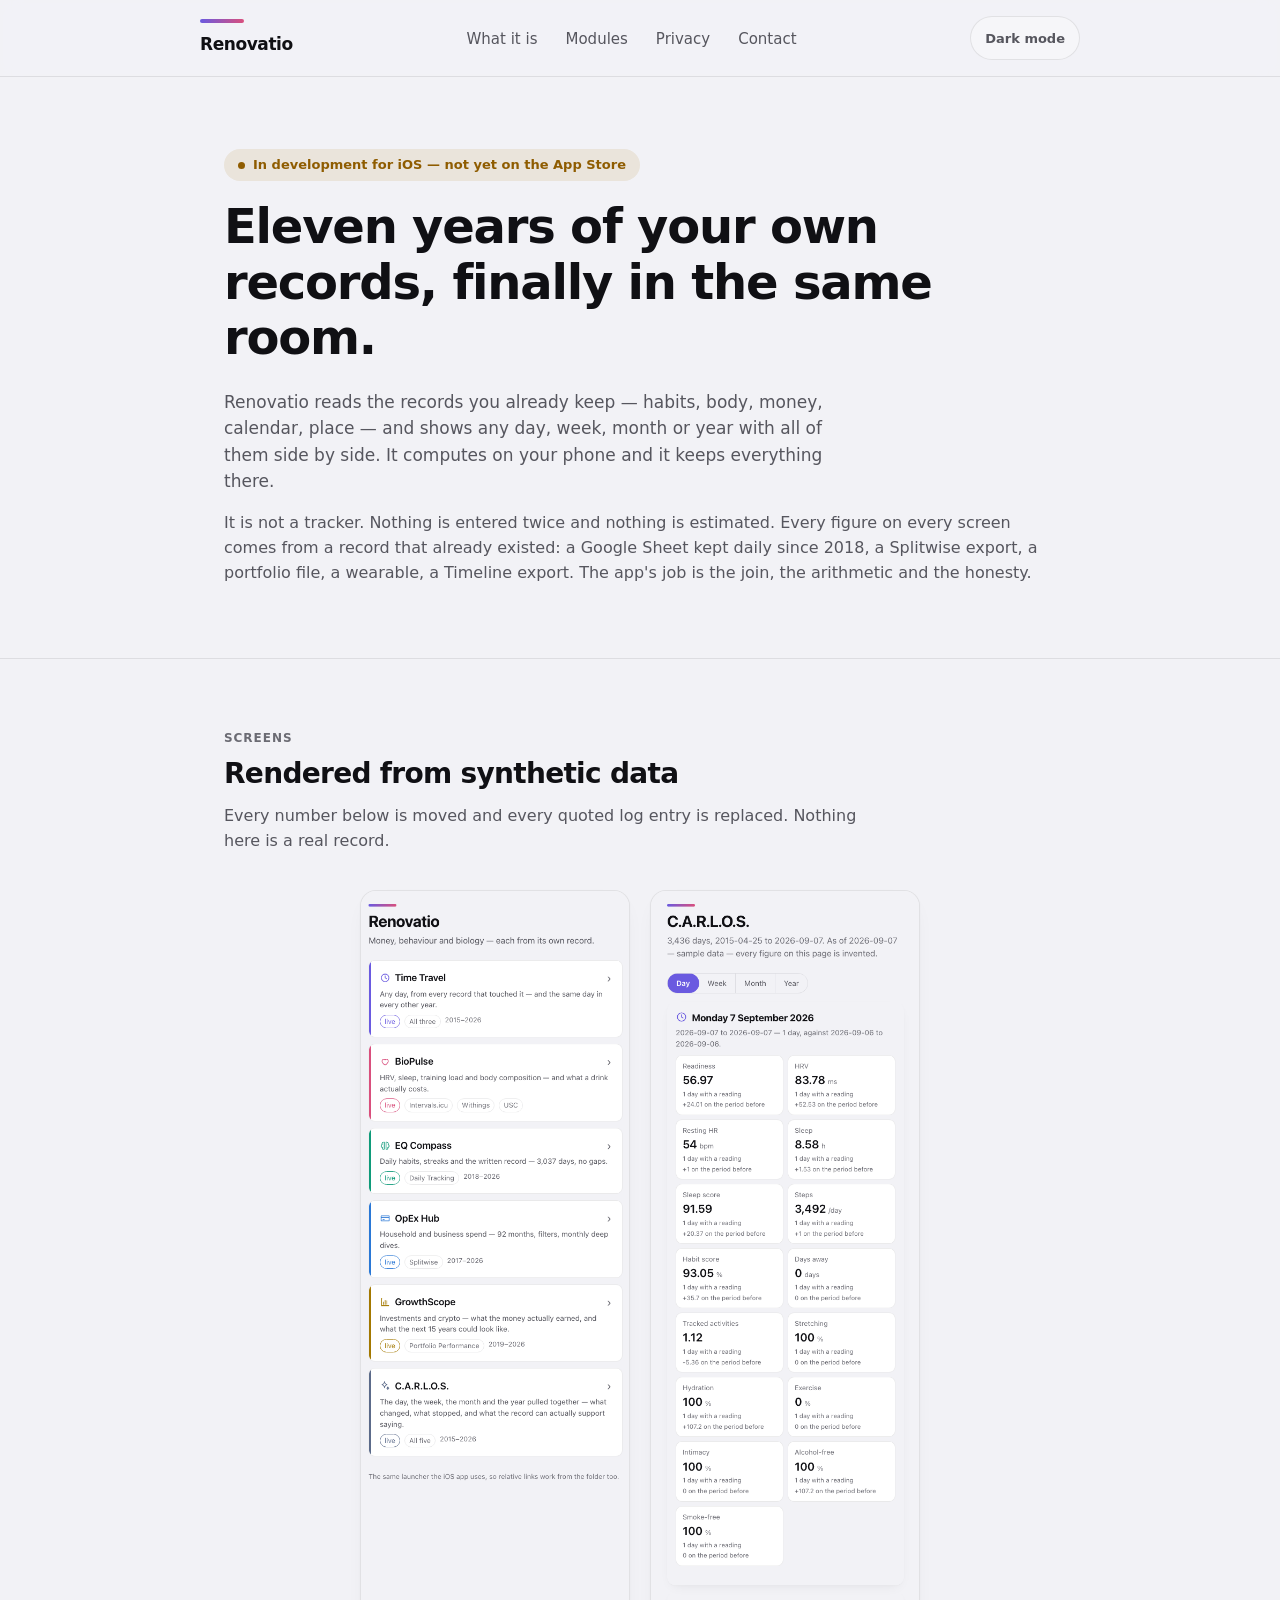
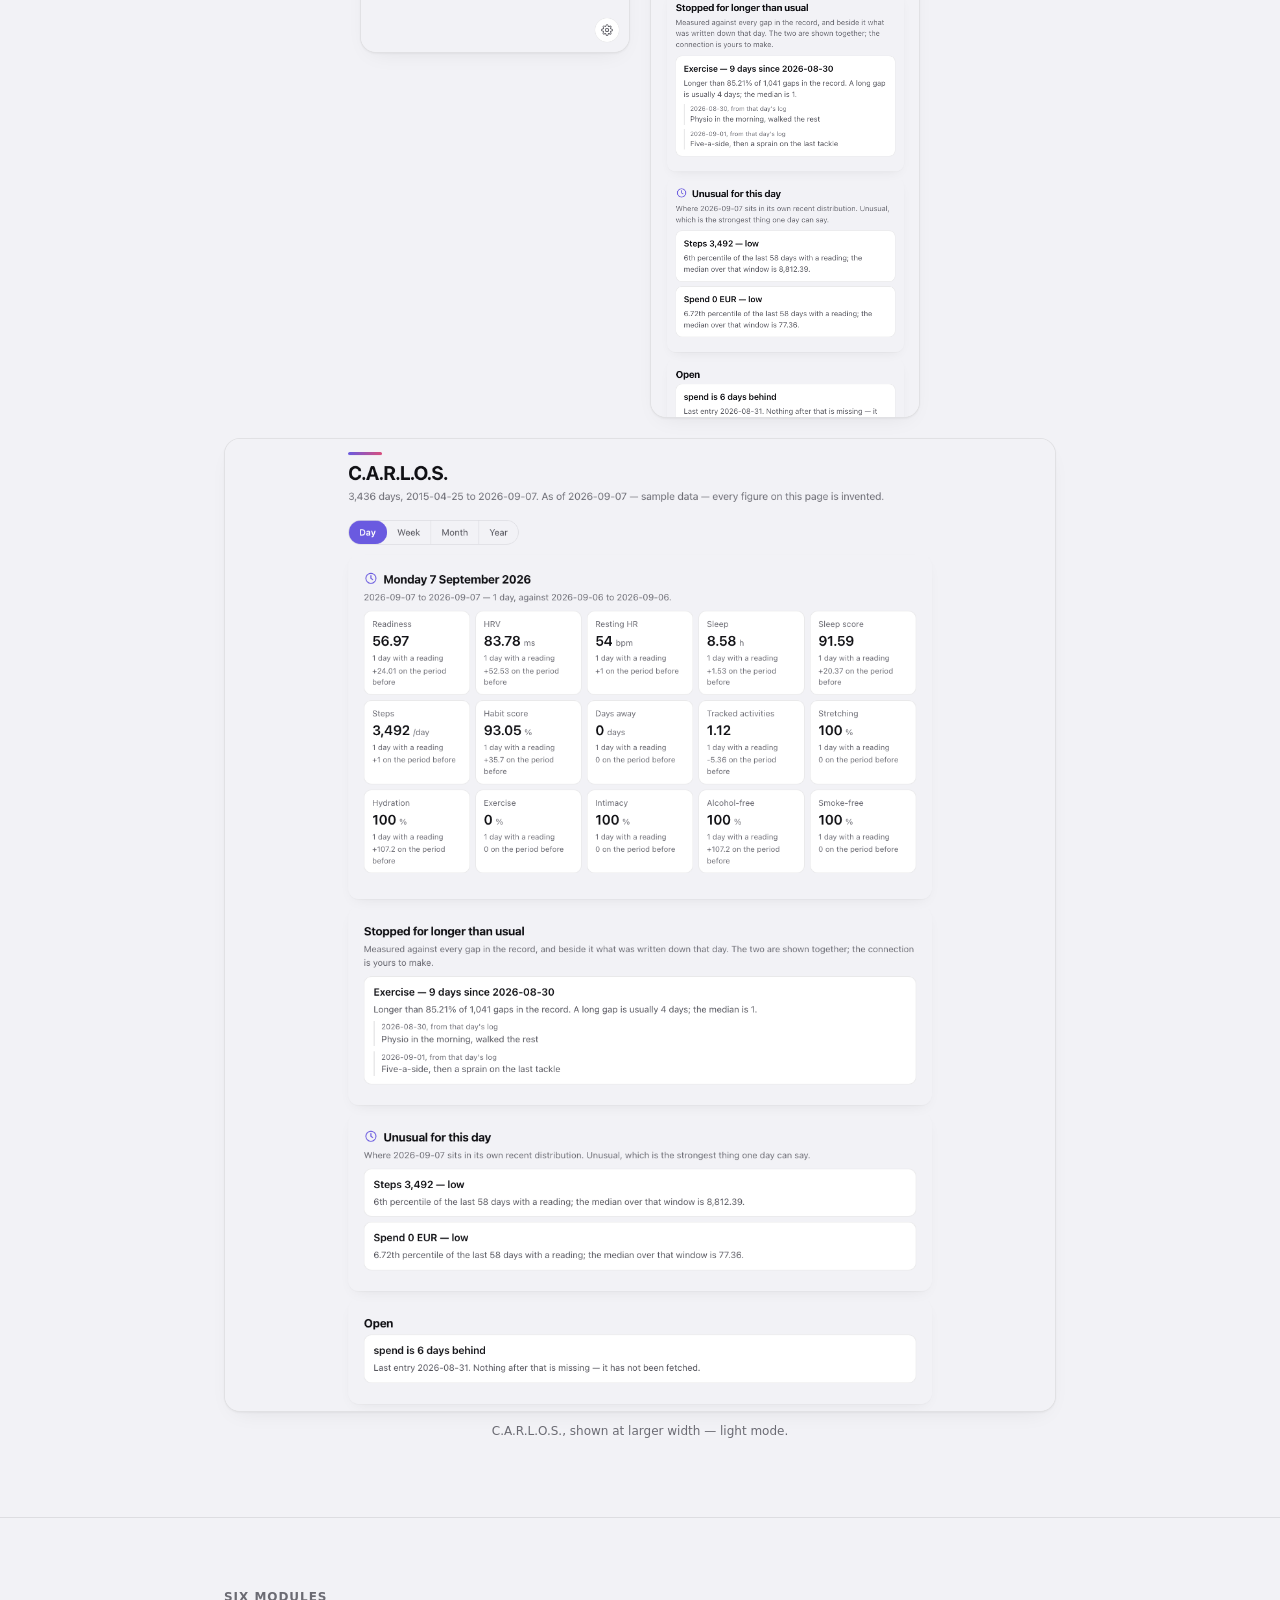
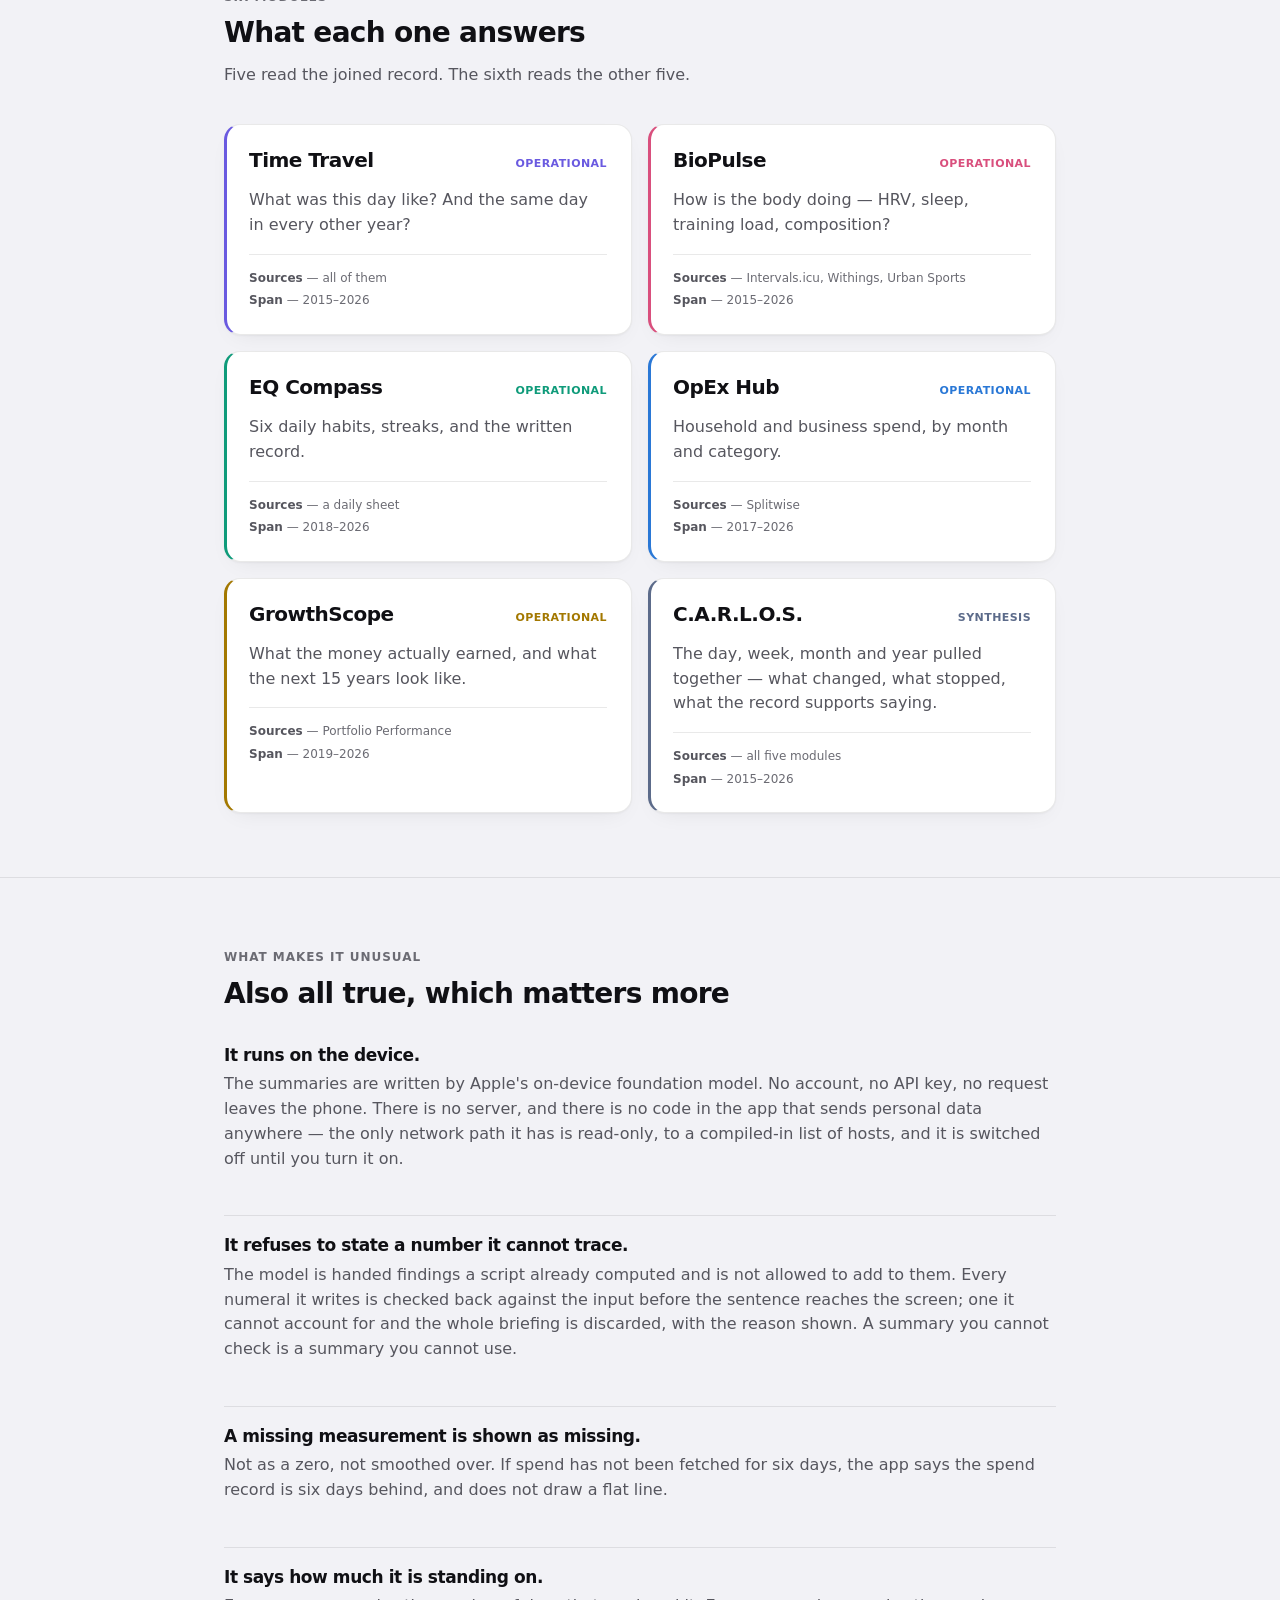
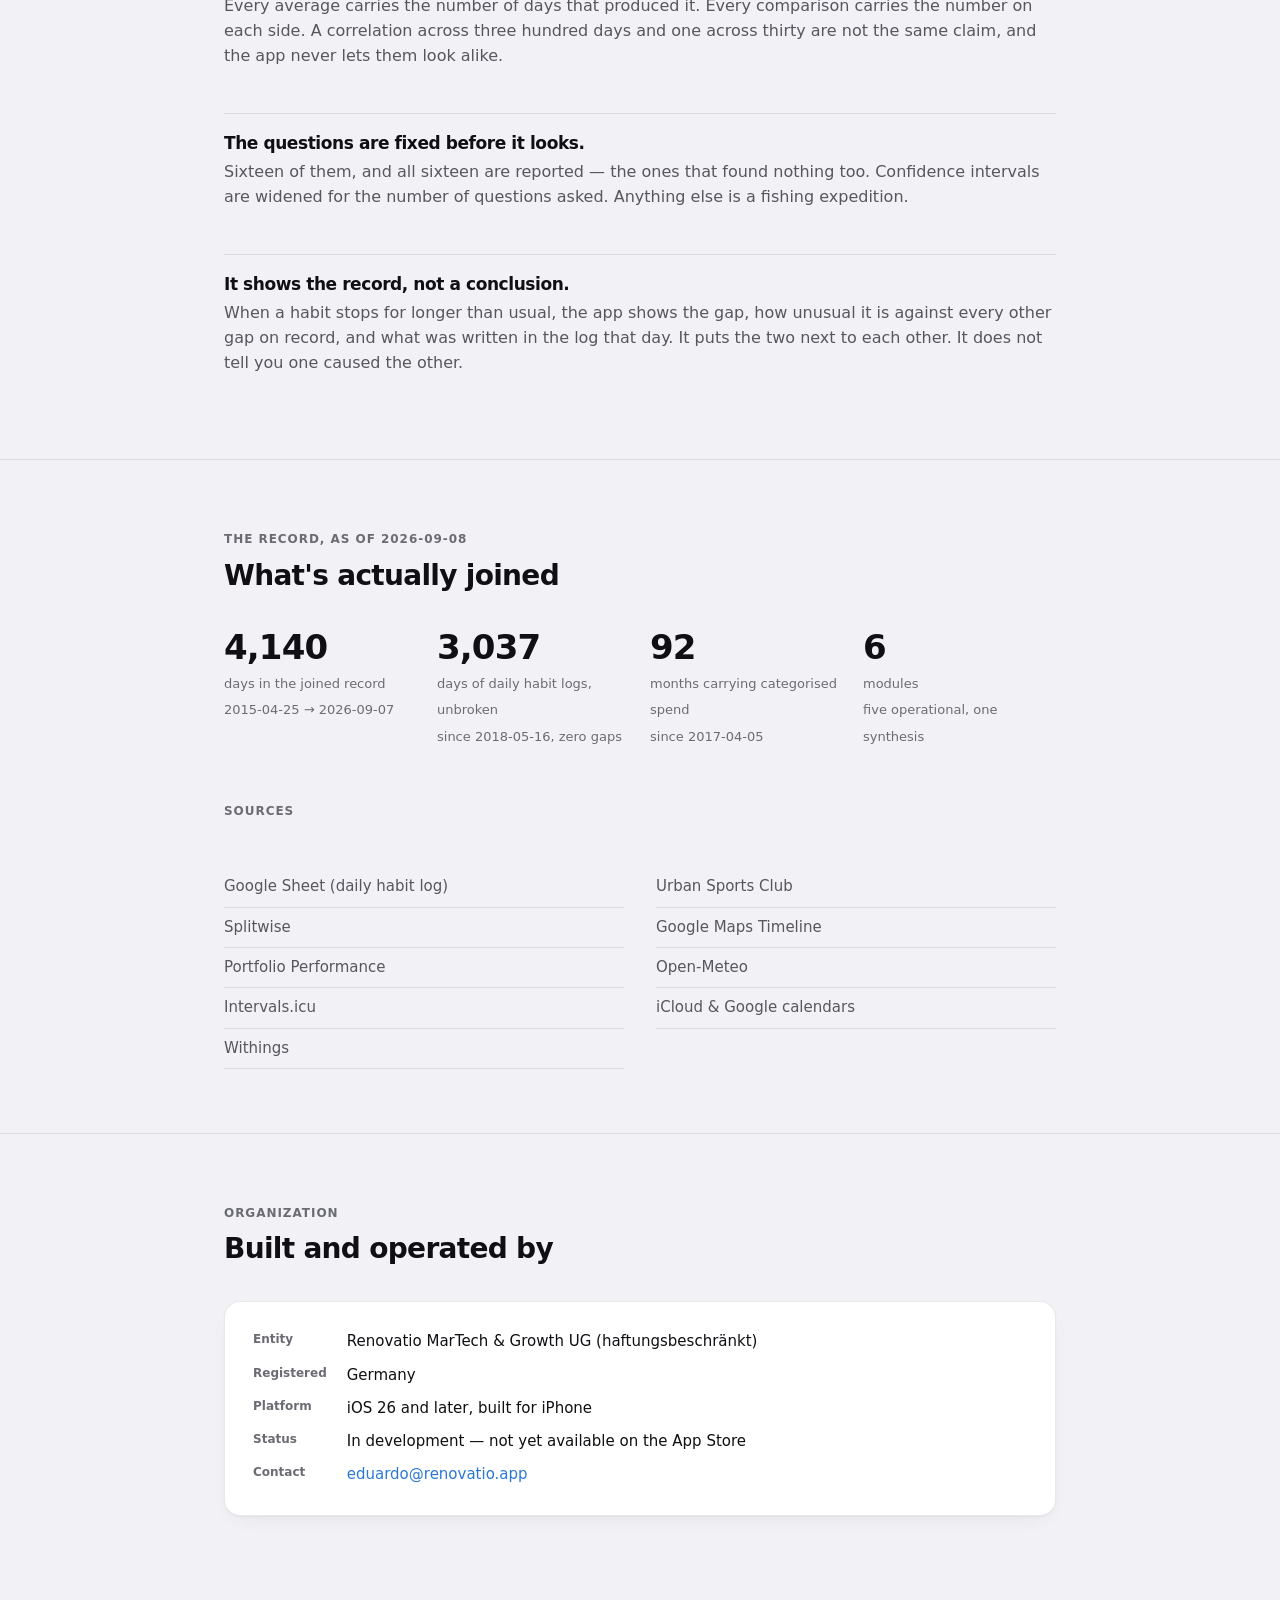
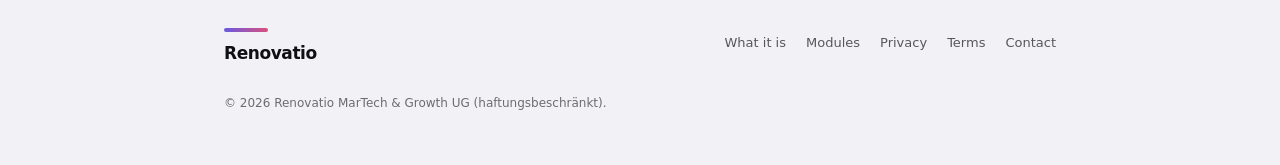
==== commit 40be68c9: "Add real synthetic screenshots to the screens section Wires launcher-light/dark, carlos-light/dark, " ====
--- a/index.html
+++ b/index.html
@@ -63,10 +63,20 @@
         </div>
 
         <div class="shots">
-          <div class="shot-frame"><div class="shot-empty">Launcher — light<br />pending</div></div>
-          <div class="shot-frame"><div class="shot-empty">Launcher — dark<br />pending</div></div>
-          <div class="shot-frame"><div class="shot-empty">C.A.R.L.O.S.<br />pending</div></div>
-        </div>
+          <div class="shot-frame">
+            <img class="shot-light" src="assets/screenshots/launcher-light.png" alt="The six Renovatio modules, light mode" loading="lazy" />
+            <img class="shot-dark" src="assets/screenshots/launcher-dark.png" alt="The six Renovatio modules, dark mode" loading="lazy" />
+          </div>
+          <div class="shot-frame">
+            <img class="shot-light" src="assets/screenshots/carlos-light.png" alt="C.A.R.L.O.S. daily briefing, light mode" loading="lazy" />
+            <img class="shot-dark" src="assets/screenshots/carlos-dark.png" alt="C.A.R.L.O.S. daily briefing, dark mode" loading="lazy" />
+          </div>
+        </div>
+
+        <div class="shot-frame" style="margin-top: 20px;">
+          <img src="assets/screenshots/carlos-wide.png" alt="C.A.R.L.O.S. daily briefing, desktop-width detail, light mode" loading="lazy" />
+        </div>
+        <p class="shot-caption">C.A.R.L.O.S., shown at larger width — light mode.</p>
       </div>
     </section>
 
--- a/css/styles.css
+++ b/css/styles.css
@@ -266,8 +266,11 @@
 /* Screenshot strip */
 .shots {
   display: grid;
-  grid-template-columns: repeat(3, 1fr);
+  grid-template-columns: repeat(2, 1fr);
+  align-items: start;
   gap: 20px;
+  max-width: 560px;
+  margin: 0 auto;
 }
 .shot-frame {
   border-radius: var(--r-lg);
@@ -277,6 +280,15 @@
   box-shadow: var(--card-shadow);
 }
 .shot-frame img { width: 100%; height: auto; }
+
+.shot-frame img.shot-dark { display: none; }
+@media (prefers-color-scheme: dark) {
+  :root:not([data-theme="light"]) .shot-frame img.shot-light { display: none; }
+  :root:not([data-theme="light"]) .shot-frame img.shot-dark { display: block; }
+}
+:root[data-theme="dark"] .shot-frame img.shot-light { display: none; }
+:root[data-theme="dark"] .shot-frame img.shot-dark { display: block; }
+
 .shot-frame .shot-empty {
   aspect-ratio: 5 / 14;
   display: flex;
